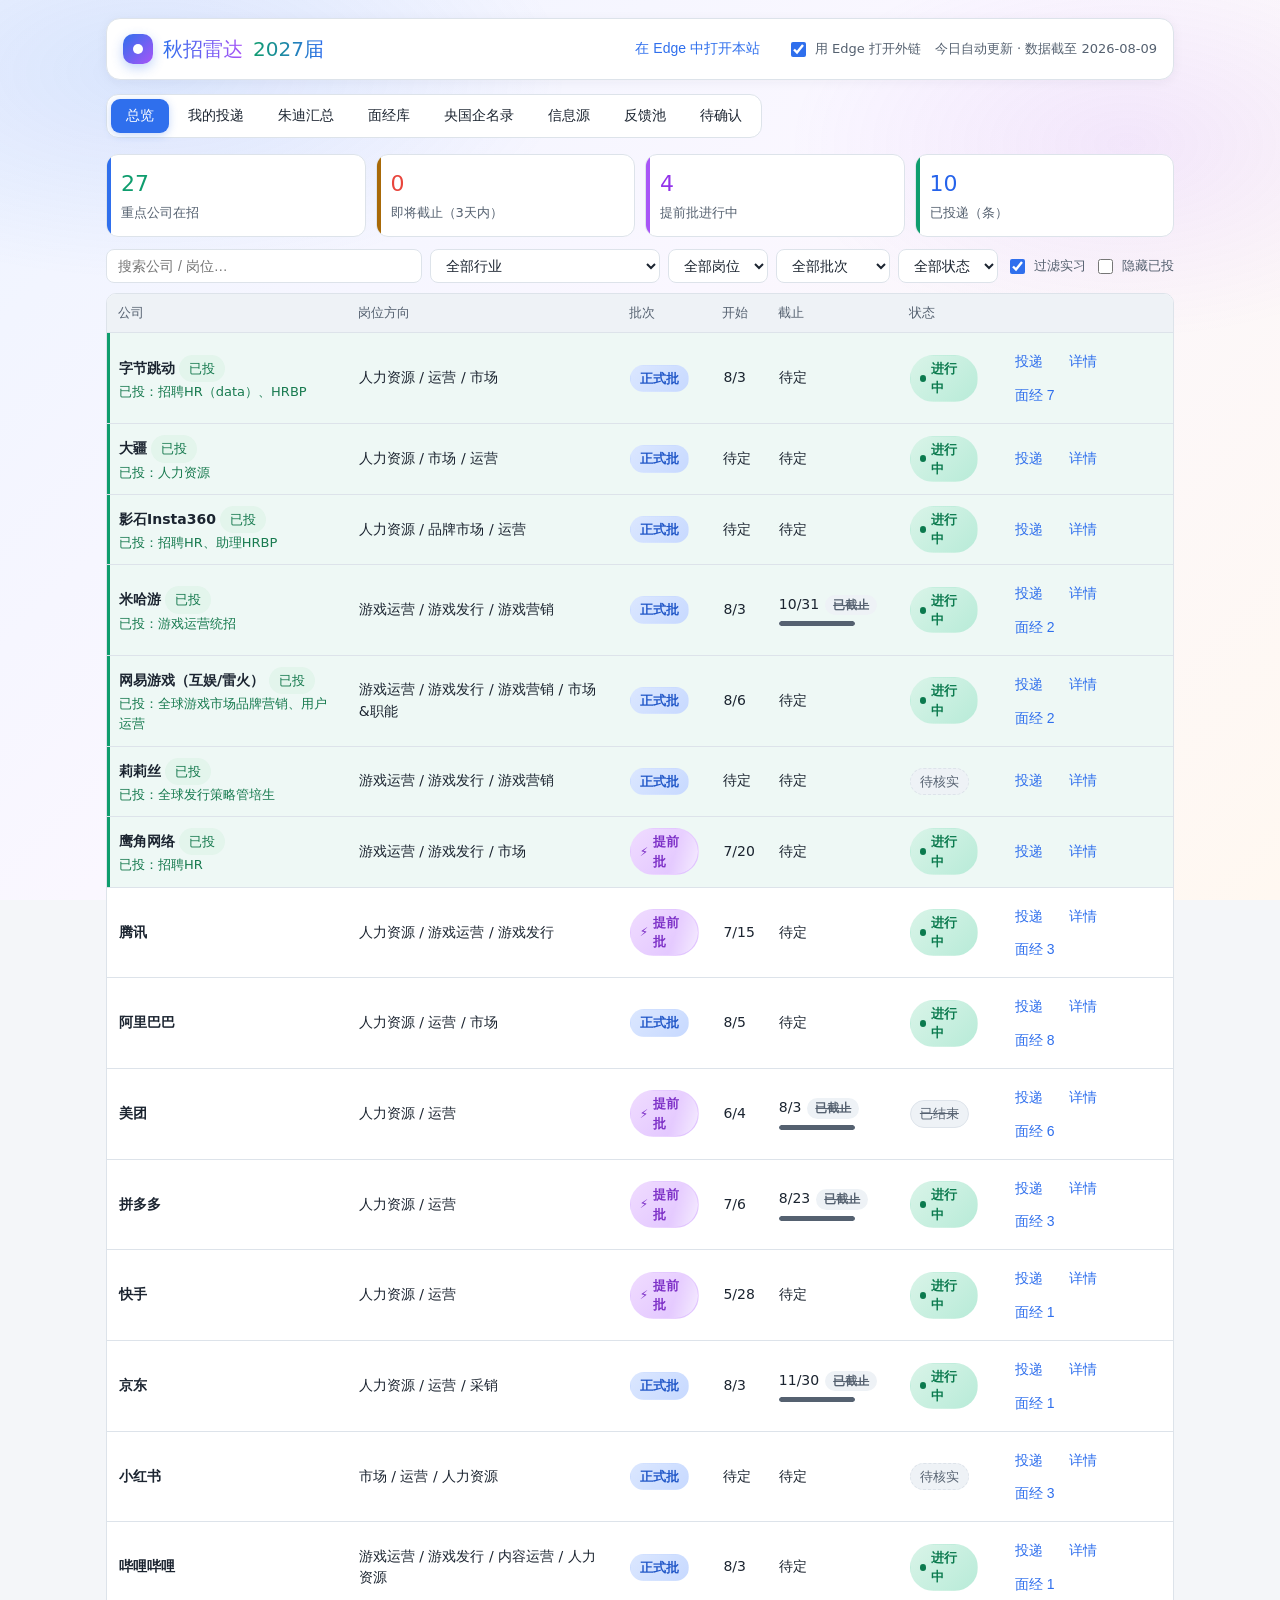
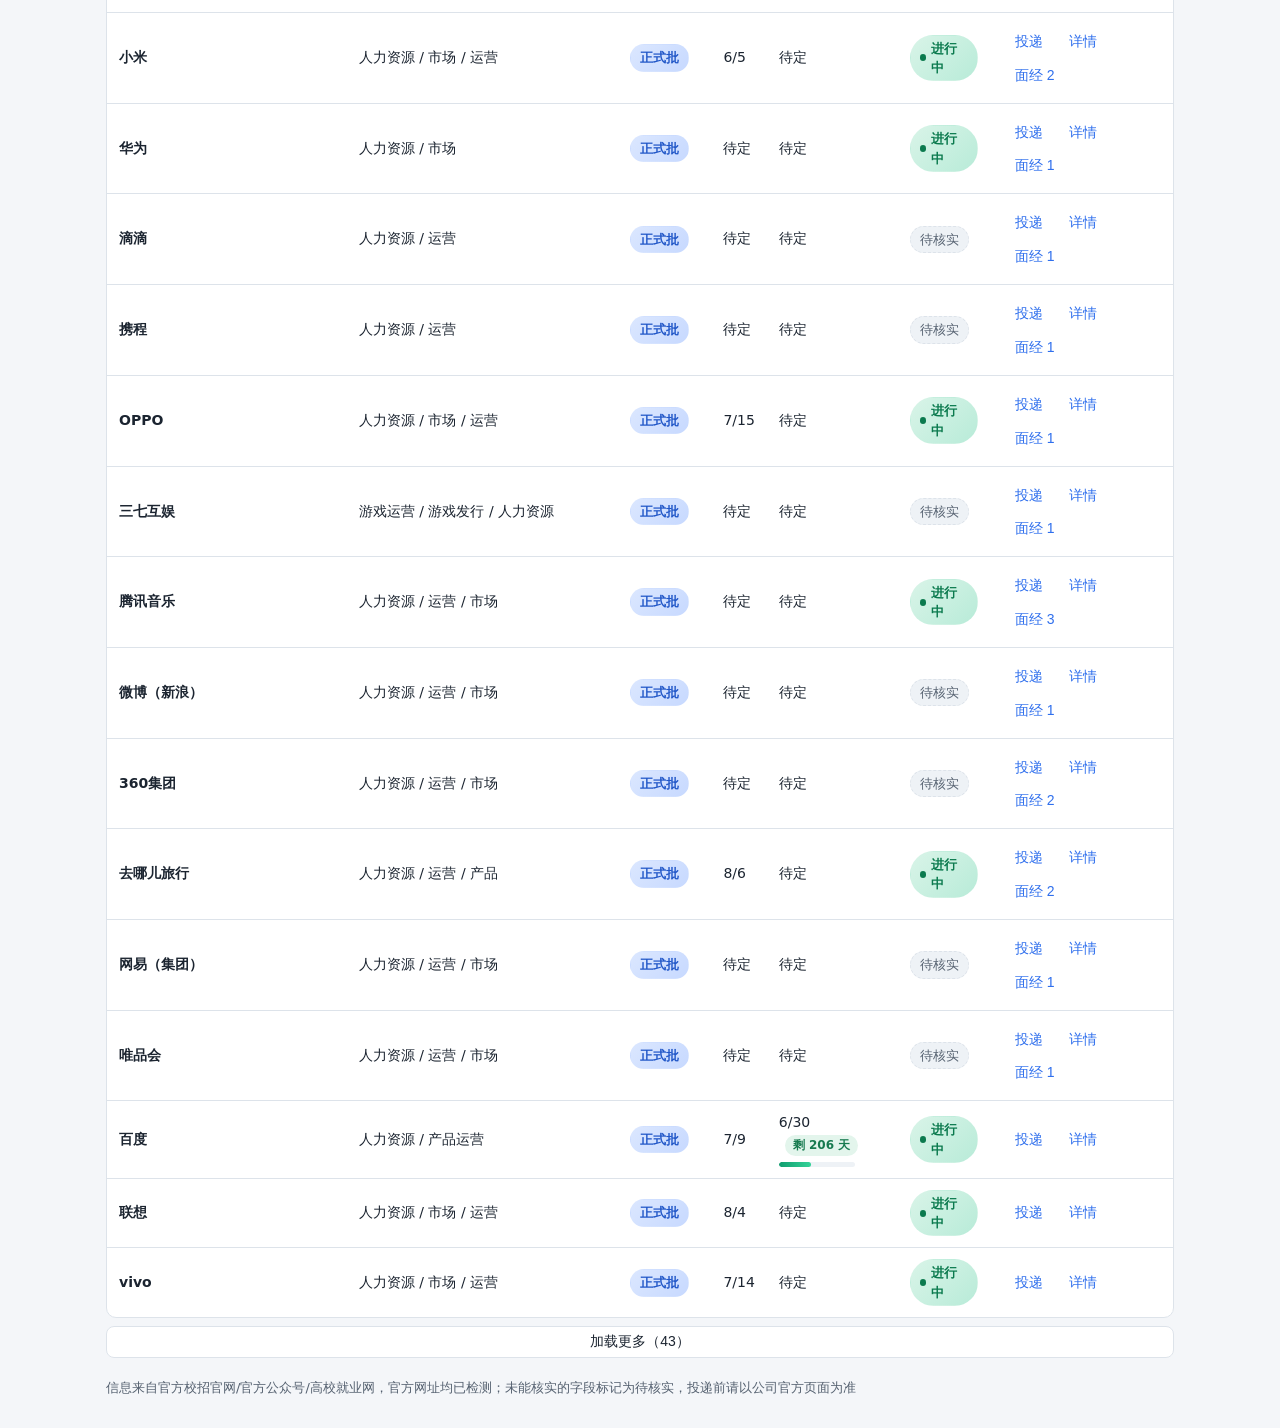
==== index.html @ 25770d0b "feat: revamp overview UI with status badges, countdown chips, progress bars, and alert banner" ====
<!doctype html>
<html lang="zh-CN">
<head>
  <meta charset="utf-8">
  <meta name="viewport" content="width=device-width, initial-scale=1">
  <title>秋招雷达 · 2027届</title>
  <link rel="stylesheet" href="css/style.css">
</head>
<body>
  <div class="wrap">
    <header class="top">
      <div class="brand">
        <span class="logo" aria-hidden="true"></span>
        <span class="brand-text">秋招雷达</span>
        <span class="brand-year">2027届</span>
      </div>
      <div class="head-right">
        <button class="btn btn-ghost" type="button" id="open-in-edge">在 Edge 中打开本站</button>
        <label class="check"><input type="checkbox" id="edge-open" checked> 用 Edge 打开外链</label>
        <div class="date muted text-small">今日自动更新 · 数据截至 <span id="data-date"></span></div>
      </div>
    </header>

    <nav class="tabs" aria-label="页面切换">
      <button class="tab" type="button" data-view-btn="overview" aria-selected="true">总览</button>
      <button class="tab" type="button" data-view-btn="applications" aria-selected="false">我的投递</button>
      <button class="tab" type="button" data-view-btn="zhudi" aria-selected="false">朱迪汇总</button>
      <button class="tab" type="button" data-view-btn="interviews" aria-selected="false">面经库</button>
      <button class="tab" type="button" data-view-btn="guoqi" aria-selected="false">央国企名录</button>
      <button class="tab" type="button" data-view-btn="sources" aria-selected="false">信息源</button>
      <button class="tab" type="button" data-view-btn="feedback" aria-selected="false">反馈池</button>
      <button class="tab" type="button" data-view-btn="review" aria-selected="false">待确认</button>
    </nav>

    <section class="view active" data-view="overview">
      <div id="overview-alert" class="alert-banner" hidden></div>
      <div class="stats">
        <div class="stat" role="button" tabindex="0" data-quick="active" aria-pressed="false"><b id="stat-active">0</b><span>重点公司在招</span></div>
        <div class="stat" role="button" tabindex="0" data-quick="expiring" aria-pressed="false"><b id="stat-expiring">0</b><span>即将截止（3天内）</span></div>
        <div class="stat" role="button" tabindex="0" data-quick="early" aria-pressed="false"><b id="stat-early">0</b><span>提前批进行中</span></div>
        <div class="stat" role="button" tabindex="0" data-quick="applied" aria-pressed="false"><b id="stat-applied">0</b><span>已投递（条）</span></div>
      </div>

      <div class="filters">
        <input class="input" id="search" type="search" placeholder="搜索公司 / 岗位…" aria-label="搜索公司或岗位">
        <select class="select" id="filter-industry" aria-label="按行业筛选"></select>
        <select class="select" id="filter-position" aria-label="按岗位方向筛选"></select>
        <select class="select" id="filter-batch" aria-label="按批次筛选">
          <option value="">全部批次</option>
          <option>提前批</option>
          <option>正式批</option>
          <option>补录</option>
        </select>
        <select class="select" id="filter-status" aria-label="按状态筛选"></select>
        <label class="check"><input type="checkbox" id="overview-no-intern" checked> 过滤实习</label>
        <label class="check"><input type="checkbox" id="overview-hide-applied"> 隐藏已投</label>
      </div>

      <div class="table-wrap">
        <table class="table">
          <caption class="sr-only">秋招重点公司列表</caption>
          <thead>
            <tr>
              <th>公司</th>
              <th>岗位方向</th>
              <th>批次</th>
              <th class="hide-sm">开始</th>
              <th class="hide-sm">截止</th>
              <th>状态</th>
              <th></th>
            </tr>
          </thead>
          <tbody id="company-rows"></tbody>
        </table>
      </div>
      <div id="overview-more" class="overview-more"></div>

      <div id="detail" class="panel" hidden></div>
    </section>

    <section class="view" data-view="applications">
      <div class="text-small muted" style="margin-bottom:10px">数据来源：秋招简历投递.xlsx · 你在表格里更新后告诉我，我会同步到这里</div>
      <div class="app-toolbar">
        <div class="seg" role="group" aria-label="投递视图切换">
          <button class="seg-btn" type="button" data-app-view="kanban" aria-selected="true">看板</button>
          <button class="seg-btn" type="button" data-app-view="table" aria-selected="false">表格</button>
        </div>
        <div class="text-small muted" id="app-summary"></div>
      </div>
      <div class="kanban" id="application-cols"></div>
      <div id="application-table" class="table-wrap" hidden>
        <table class="table">
          <caption class="sr-only">投递记录表格</caption>
          <thead>
            <tr>
              <th>公司</th>
              <th>岗位</th>
              <th>面经</th>
              <th class="hide-sm">投递时间</th>
              <th>阶段</th>
              <th class="hide-sm">更新时间</th>
            </tr>
          </thead>
          <tbody id="application-table-rows"></tbody>
        </table>
      </div>
    </section>

    <section class="view" data-view="zhudi">
      <div class="text-small muted" style="margin-bottom:10px">朱迪学姐汇总表（第三方整理 · 线索层）· 数据截至 <span id="zhudi-date"></span> · 投递前请以官方公告为准</div>
      <div class="app-toolbar">
        <div class="seg" role="group" aria-label="朱迪表视图">
          <button class="seg-btn" type="button" data-zhudi-view="rows" aria-selected="true">岗位汇总</button>
          <button class="seg-btn" type="button" data-zhudi-view="codes" aria-selected="false">内推码</button>
        </div>
        <div class="text-small muted" id="zhudi-summary"></div>
      </div>
      <div class="filters">
        <input class="input" id="zhudi-search" type="search" placeholder="搜索公司 / 岗位 / 内推码公司…" aria-label="搜索朱迪汇总表">
        <select class="select" id="zhudi-industry" aria-label="按行业筛选"></select>
        <select class="select" id="zhudi-batch" aria-label="按批次筛选"></select>
        <label class="check"><input type="checkbox" id="zhudi-no-intern" checked> 过滤实习</label>
      </div>
      <div id="zhudi-list"></div>
      <div id="zhudi-codes" hidden></div>
    </section>

    <section class="view" data-view="interviews">
      <div class="text-small muted" style="margin-bottom:10px">面经与咨询：只存链接+摘要；小红书/知乎需登录时可在 App 内搜索标题 · 通用问题为初版，朱迪表导出后可替换</div>
      <div class="app-toolbar">
        <div class="seg" role="group" aria-label="面经视图">
          <button class="seg-btn" type="button" data-interview-view="items" aria-selected="true">企业面经</button>
          <button class="seg-btn" type="button" data-interview-view="general" aria-selected="false">通用问题</button>
          <button class="seg-btn" type="button" data-interview-view="ai" aria-selected="false">AI 建议</button>
        </div>
        <div class="text-small muted" id="interview-summary"></div>
      </div>
      <div class="filters">
        <input class="input" id="interview-search" type="search" placeholder="搜索公司 / 标题 / 平台…" aria-label="搜索面经库">
        <select class="select" id="interview-platform" aria-label="按平台筛选"></select>
        <select class="select" id="interview-category" aria-label="按类型筛选"></select>
      </div>
      <div id="interview-list"></div>
      <div id="interview-general" hidden></div>
    </section>

    <section class="view" data-view="guoqi">
      <div class="text-small muted" style="margin-bottom:10px">央国企&事业单位名录（朱迪表导出）· 点击进入官网/招聘页</div>
      <div class="filters">
        <input class="input" id="guoqi-search" type="search" placeholder="搜索单位名称…" aria-label="搜索央国企名录">
      </div>
      <div id="guoqi-list"></div>
    </section>

    <section class="view" data-view="sources">
      <div class="text-small muted" style="margin-bottom:10px">线索/经验层：帮你发现机会和准备面试，不代表官方数据；是否开秋招、截止时间一律以官方页面为准</div>
      <div id="sources-list"></div>
    </section>

    <section class="view" data-view="feedback">
      <div class="text-small muted" style="margin-bottom:10px">只存链接和摘要，不搬原文；小红书/知乎链接可能需要登录，打不开时可在 App 内搜索标题</div>
      <ul class="feedback-list" id="feedback-list"></ul>
    </section>

    <section class="view" data-view="review">
      <div id="review-list"></div>
    </section>

    <footer class="foot muted text-small">
      <span id="source-note"></span>
    </footer>
  </div>

  <div id="iv-modal" class="modal" hidden>
    <div class="modal-backdrop" data-iv-close></div>
    <div class="modal-card" role="dialog" aria-modal="true" aria-labelledby="iv-modal-title">
      <div class="modal-head">
        <b id="iv-modal-title"></b>
        <button class="btn btn-ghost" type="button" id="iv-modal-close">关闭</button>
      </div>
      <div id="iv-modal-list" class="modal-body"></div>
    </div>
  </div>

  <div id="toast" class="toast" role="status" hidden></div>

  <script src="data/companies.js"></script>
  <script src="data/applications.js"></script>
  <script src="data/sources.js"></script>
  <script src="data/zhudi.js"></script>
  <script src="data/interviews.js"></script>
  <script src="data/guoqi.js"></script>
  <script src="data/ai_tips.js"></script>
  <script src="js/app.js"></script>
</body>
</html>
---- css/style.css ----
:root {
  color-scheme: light dark;
  --bg: #f4f6f9;
  --surface: #ffffff;
  --surface2: #eef2f6;
  --border: #dde3ea;
  --text: #1b2430;
  --muted: #556170;
  --primary: #2f6fed;
  --ok: #177a4f;
  --warn: #a86908;
  --danger: #bf3a3a;
  --red: #e8453c;
  --blue: #2563eb;
  --green: #0f9d6e;
}

@media (prefers-color-scheme: dark) {
  :root {
    --bg: #0f1216;
    --surface: #181c23;
    --surface2: #222833;
    --border: #2d3540;
    --text: #e7ebf1;
    --muted: #aeb7c4;
    --primary: #6fa1ff;
    --ok: #55c793;
    --warn: #e8b04c;
    --danger: #f07b7b;
    --red: #ff8b84;
    --blue: #7aa5ff;
    --green: #5fd3a8;
  }
}

* { box-sizing: border-box; }
[hidden] { display: none !important; }

body {
  margin: 0;
  background: var(--bg);
  color: var(--text);
  font-family: system-ui, "PingFang SC", "Microsoft YaHei", sans-serif;
  font-size: 15px;
  line-height: 1.55;
}

body::before {
  content: "";
  position: fixed;
  inset: 0;
  z-index: -2;
  background: linear-gradient(135deg, #eef4ff 0%, #faf7ff 45%, #fff8f1 100%);
}

body::after {
  content: "";
  position: fixed;
  inset: 0;
  z-index: -1;
  pointer-events: none;
  background:
    radial-gradient(640px 320px at 12% 8%, rgba(47, 111, 237, 0.12), transparent 65%),
    radial-gradient(520px 300px at 88% 16%, rgba(168, 85, 247, 0.10), transparent 65%),
    radial-gradient(760px 380px at 50% 105%, rgba(20, 184, 166, 0.09), transparent 65%);
}

.wrap { max-width: 1100px; margin: 0 auto; padding: 18px 16px 30px; }

.top {
  display: flex;
  flex-wrap: wrap;
  gap: 10px 14px;
  align-items: center;
  justify-content: space-between;
  padding: 14px 16px;
  background: var(--surface);
  border: 1px solid var(--border);
  border-radius: 14px;
  box-shadow: 0 2px 12px rgba(31, 45, 61, 0.05);
}
.head-right { display: flex; flex-wrap: wrap; gap: 10px 14px; align-items: center; }
.brand {
  display: flex;
  align-items: center;
  gap: 10px;
  font-size: 20px;
  font-weight: 500;
}
.logo {
  width: 30px;
  height: 30px;
  border-radius: 10px;
  background: linear-gradient(135deg, #2f6fed, #a855f7);
  box-shadow: 0 4px 12px rgba(47, 111, 237, 0.30);
  display: inline-flex;
  align-items: center;
  justify-content: center;
}
.logo::after {
  content: "";
  width: 10px;
  height: 10px;
  border-radius: 50%;
  background: #fff;
}
.brand-text {
  background: linear-gradient(90deg, #2f6fed, #a855f7);
  -webkit-background-clip: text;
  background-clip: text;
  color: transparent;
}
.brand-year {
  background: linear-gradient(90deg, #0f9d6e, #2f6fed);
  -webkit-background-clip: text;
  background-clip: text;
  color: transparent;
}

.tabs {
  display: inline-flex;
  flex-wrap: wrap;
  gap: 4px;
  margin: 14px 0 16px;
  padding: 4px;
  background: var(--surface);
  border: 1px solid var(--border);
  border-radius: 12px;
}
.tab {
  border: none;
  background: transparent;
  color: var(--text);
  border-radius: 9px;
  padding: 8px 15px;
  font-size: 14px;
  cursor: pointer;
  transition: background 0.15s ease, color 0.15s ease, box-shadow 0.15s ease;
}
.tab[aria-selected="true"] { background: var(--primary); color: #fff; box-shadow: 0 2px 8px rgba(47, 111, 237, 0.28); }

.view { display: none; }
.view.active { display: block; }
.view.active { animation: qm-fade-up 0.28s ease both; }
#detail:not([hidden]) { animation: qm-fade-up 0.25s ease both; }

@keyframes qm-fade-up {
  from { opacity: 0; transform: translateY(6px); }
  to { opacity: 1; transform: none; }
}

.stats { display: grid; grid-template-columns: repeat(auto-fit, minmax(140px, 1fr)); gap: 10px; margin-bottom: 12px; }
.stat { position: relative; overflow: hidden; background: var(--surface); border: 1px solid var(--border); border-radius: 12px; padding: 12px 14px; cursor: pointer; user-select: none; }
.stat::before { content: ""; position: absolute; top: 0; left: 0; bottom: 0; width: 4px; background: var(--primary); }
.stat:nth-child(2)::before { background: var(--warn); }
.stat:nth-child(3)::before { background: #a855f7; }
.stat:nth-child(4)::before { background: var(--green); }
.stat b { display: block; font-size: 22px; font-weight: 500; }
.stat span { color: var(--muted); font-size: 13px; }
.stat.active { border-color: var(--primary); box-shadow: 0 0 0 2px color-mix(in srgb, var(--primary) 25%, transparent); }
.stat.active span::after { content: " · 点击取消"; color: var(--primary); font-weight: 600; }
.stats .stat:nth-child(1) b { color: var(--green); }
.stats .stat:nth-child(2) b { color: var(--red); animation: qm-soft-pulse 2s ease-in-out infinite; }
.stats .stat:nth-child(3) b { color: #9333ea; }
.stats .stat:nth-child(4) b { color: var(--blue); }

.filters { display: flex; flex-wrap: wrap; gap: 8px; margin-bottom: 10px; }
.input, .select {
  background: var(--surface);
  border: 1px solid var(--border);
  color: var(--text);
  border-radius: 8px;
  padding: 7px 11px;
  font-size: 14px;
}
.input { flex: 1 1 180px; }
.select { flex: 0 1 auto; }
.check { display: inline-flex; gap: 6px; align-items: center; font-size: 13px; color: var(--muted); cursor: pointer; }
.check input { accent-color: var(--primary); width: 15px; height: 15px; }

.app-toolbar { display: flex; flex-wrap: wrap; gap: 8px 12px; align-items: center; justify-content: space-between; margin-bottom: 10px; }
.seg { display: inline-flex; gap: 4px; padding: 3px; background: var(--surface2); border: 1px solid var(--border); border-radius: 10px; }
.seg-btn { border: none; background: transparent; color: var(--muted); border-radius: 7px; padding: 5px 12px; font-size: 13px; cursor: pointer; }
.seg-btn[aria-selected="true"] { background: var(--surface); color: var(--text); box-shadow: 0 1px 4px rgba(0, 0, 0, 0.08); }

.table-wrap { overflow-x: auto; border: 1px solid var(--border); border-radius: 10px; background: var(--surface); }
.table { width: 100%; border-collapse: collapse; min-width: 680px; }
.table th {
  text-align: left;
  font-size: 13px;
  color: var(--muted);
  font-weight: 500;
  padding: 9px 11px;
  border-bottom: 1px solid var(--border);
  background: var(--surface2);
}
.table td { padding: 11px 12px; border-bottom: 1px solid var(--border); font-size: 14px; vertical-align: middle; }
.table tr:last-child td { border-bottom: none; }
.table tbody tr { transition: background 0.15s ease; }
.table tbody tr:hover { background: var(--surface2); }
.empty-cell { text-align: center; color: var(--muted); padding: 22px 10px; }

.badge {
  display: inline-flex;
  align-items: center;
  gap: 5px;
  position: relative;
  border-radius: 999px;
  padding: 3px 9px;
  font-size: 12.5px;
  background: var(--surface2);
  color: var(--text);
  border: 1px solid var(--border);
}
.badge-ok { background: #e3f5ec; color: var(--ok); border-color: transparent; }
.badge-warn { background: #fbf0dc; color: var(--warn); border-color: transparent; }
.badge-primary { background: #e7f0ff; color: var(--primary); border-color: transparent; }
.badge-muted { color: var(--muted); }
.badge-red { background: #fdecea; color: var(--red); border-color: transparent; }
.badge-blue { background: #e8efff; color: var(--blue); border-color: transparent; }
.badge-green { background: #e2f7f0; color: var(--green); border-color: transparent; }
.badge-purple { background: #f3e8ff; color: #9333ea; border-color: transparent; }

.badge-live {
  background: linear-gradient(135deg, #d9f4e8, #b8ebd8);
  color: #0b7a4e;
  border-color: transparent;
  font-weight: 600;
}
.badge-urgent {
  background: linear-gradient(135deg, #ffe0dc, #ffc9c3);
  color: #c42b21;
  border-color: transparent;
  font-weight: 700;
  animation: qm-urgent 1.8s ease-in-out infinite;
}
.badge-soon {
  background: linear-gradient(135deg, #dbe7ff, #c7d9ff);
  color: #2157c8;
  border-color: transparent;
  font-weight: 600;
  overflow: hidden;
}
.badge-early {
  background: linear-gradient(135deg, #f0dcff, #dfc1ff);
  color: #7c2fc7;
  border-color: transparent;
  font-weight: 700;
  overflow: hidden;
}
.badge-official {
  background: linear-gradient(135deg, #dbe7ff, #c7d9ff);
  color: #2157c8;
  border-color: transparent;
  font-weight: 600;
}
.badge-supply {
  background: linear-gradient(135deg, #d4f2ea, #b9e9dc);
  color: #0b7a4e;
  border-color: transparent;
  font-weight: 600;
}
.badge-wait { background: var(--surface2); color: var(--muted); }
.badge-done { background: var(--surface2); color: var(--muted); text-decoration: line-through; }
.badge-dashed { border-style: dashed; }
.badge-live::before {
  content: "";
  width: 7px;
  height: 7px;
  border-radius: 50%;
  background: currentColor;
  animation: qm-dot 1.7s ease-in-out infinite;
}
.badge-urgent::before {
  content: "!";
  width: 14px;
  height: 14px;
  border-radius: 50%;
  background: rgba(255, 255, 255, 0.6);
  display: inline-flex;
  align-items: center;
  justify-content: center;
  font-size: 11px;
  line-height: 1;
}
.badge-soon::before { content: "★"; font-size: 12px; }
.badge-early::before { content: "⚡"; font-size: 12px; }
.badge-soon::after, .badge-early::after {
  content: "";
  position: absolute;
  inset: 0;
  border-radius: 999px;
  background: linear-gradient(110deg, transparent 35%, rgba(255, 255, 255, 0.55) 50%, transparent 65%);
  background-size: 200% 100%;
  animation: qm-shimmer 2.8s linear infinite;
  pointer-events: none;
}

.badge-warn { animation: qm-soft-pulse 2.4s ease-in-out infinite; }

@keyframes qm-soft-pulse {
  0%, 100% { opacity: 1; }
  50% { opacity: 0.7; }
}

@keyframes qm-dot {
  0%, 100% { opacity: 1; transform: scale(1); }
  50% { opacity: 0.4; transform: scale(0.72); }
}

@keyframes qm-urgent {
  0%, 100% { box-shadow: 0 0 0 0 rgba(228, 69, 60, 0.35); }
  50% { box-shadow: 0 0 0 5px rgba(228, 69, 60, 0); }
}

@keyframes qm-shimmer {
  0% { background-position: 180% 0; }
  100% { background-position: -80% 0; }
}

@keyframes qm-row-in {
  from { opacity: 0; transform: translateY(4px); }
  to { opacity: 1; transform: none; }
}

.table tbody tr { animation: qm-row-in 0.22s ease both; }
.table tbody tr:nth-child(1) { animation-delay: 0.02s; }
.table tbody tr:nth-child(2) { animation-delay: 0.04s; }
.table tbody tr:nth-child(3) { animation-delay: 0.06s; }
.table tbody tr:nth-child(4) { animation-delay: 0.08s; }
.table tbody tr:nth-child(5) { animation-delay: 0.10s; }
.table tbody tr:nth-child(6) { animation-delay: 0.12s; }
.table tbody tr:nth-child(7) { animation-delay: 0.14s; }
.table tbody tr:nth-child(8) { animation-delay: 0.16s; }

tr.row-applied td { background: rgba(15, 157, 110, 0.07); }
tr.row-applied:hover td { background: rgba(15, 157, 110, 0.13); }
tr.row-applied td:first-child { box-shadow: inset 3px 0 0 var(--green); }
tr.row-clue td { background: rgba(168, 85, 247, 0.045); }

.chip {
  display: inline-block;
  margin-left: 6px;
  border-radius: 999px;
  padding: 1px 8px;
  font-size: 12px;
  font-weight: 600;
}
.chip-ok { background: #e3f5ec; color: var(--ok); }
.chip-soon { background: #fbf0dc; color: var(--warn); }
.chip-urgent { background: #fdecea; color: var(--red); animation: qm-soft-pulse 1.6s ease-in-out infinite; }
.chip-hot { background: #e7f0ff; color: var(--primary); }
.chip-done { background: var(--surface2); color: var(--muted); text-decoration: line-through; }

.deadline-bar {
  display: block;
  width: 76px;
  height: 5px;
  margin-top: 6px;
  border-radius: 999px;
  background: var(--surface2);
  overflow: hidden;
}
.deadline-bar i { display: block; height: 100%; border-radius: 999px; }
.bar-ok { background: linear-gradient(90deg, #0f9d6e, #34d399); }
.bar-soon { background: linear-gradient(90deg, #e0a018, #f4c04c); }
.bar-urgent { background: linear-gradient(90deg, #e8453c, #ff6b61); animation: qm-soft-pulse 1.4s ease-in-out infinite; }
.bar-done { background: var(--muted); }

.alert-banner {
  display: flex;
  flex-wrap: wrap;
  align-items: center;
  gap: 6px 10px;
  margin-bottom: 12px;
  padding: 10px 14px;
  border-radius: 12px;
  background: linear-gradient(90deg, rgba(47, 111, 237, 0.10), rgba(168, 85, 247, 0.10));
  border: 1px solid color-mix(in srgb, var(--primary) 35%, transparent);
}
.alert-ico { font-size: 16px; }
.alert-title { font-weight: 700; font-size: 14px; }
.alert-item {
  font-size: 13px;
  background: var(--surface);
  border: 1px solid var(--border);
  border-radius: 999px;
  padding: 3px 10px;
}
.alert-item b { color: var(--primary); }

@media (prefers-color-scheme: dark) {
  .badge-ok { background: #173227; }
  .badge-warn { background: #33270f; }
  .badge-primary { background: #20304f; }
  .badge-red { background: #3d1b18; }
  .badge-blue { background: #1c2b47; }
  .badge-green { background: #16332a; }
  .badge-purple { background: #2c1a3f; color: #c084fc; }
  .round-badge { background: #20304f; color: #6fa1ff; }
  .badge-live { background: linear-gradient(135deg, #123c2c, #0e2f23); color: #5fd3a8; }
  .badge-urgent { background: linear-gradient(135deg, #4a201c, #3a1815); color: #ff8b84; }
  .badge-soon, .badge-official { background: linear-gradient(135deg, #1c2c4f, #17243f); color: #7aa5ff; }
  .badge-early { background: linear-gradient(135deg, #341f4c, #291840); color: #c084fc; }
  .badge-supply { background: linear-gradient(135deg, #123c2c, #0e2f23); color: #5fd3a8; }
  .badge-wait, .badge-done { background: #222833; color: #aeb7c4; }
  .chip-ok { background: #173227; color: #55c793; }
  .chip-soon { background: #33270f; color: #e8b04c; }
  .chip-urgent { background: #3d1b18; color: #ff8b84; }
  .chip-hot { background: #20304f; color: #6fa1ff; }
  .chip-done { background: #222833; color: #8b95a3; }
  .bar-done { background: #454f5c; }
  body::before { background: linear-gradient(135deg, #0d1117 0%, #10151f 45%, #161019 100%); }
  body::after {
    background:
      radial-gradient(640px 320px at 12% 8%, rgba(76, 130, 255, 0.14), transparent 65%),
      radial-gradient(520px 300px at 88% 16%, rgba(168, 85, 247, 0.12), transparent 65%),
      radial-gradient(760px 380px at 50% 105%, rgba(20, 184, 166, 0.10), transparent 65%);
  }
  .logo { background: linear-gradient(135deg, #6fa1ff, #c084fc); box-shadow: 0 4px 12px rgba(111, 161, 255, 0.30); }
  .brand-text { background: linear-gradient(90deg, #6fa1ff, #c084fc); -webkit-background-clip: text; background-clip: text; color: transparent; }
  .brand-year { background: linear-gradient(90deg, #55c793, #6fa1ff); -webkit-background-clip: text; background-clip: text; color: transparent; }
}

.btn {
  border: 1px solid var(--border);
  background: var(--surface);
  color: var(--text);
  border-radius: 8px;
  padding: 6px 12px;
  font-size: 14px;
  cursor: pointer;
  text-decoration: none;
  display: inline-block;
  transition: transform 0.15s ease, box-shadow 0.15s ease, background 0.15s ease;
}
.btn:hover { transform: translateY(-1px); }
.btn-primary:hover { box-shadow: 0 4px 14px rgba(47, 111, 237, 0.28); }
.btn-ghost:hover { background: var(--surface2); }
.btn-primary { background: var(--primary); border-color: var(--primary); color: #fff; }
.btn-ghost { border-color: transparent; background: transparent; color: var(--primary); }

.panel { background: var(--surface); border: 1px solid var(--border); border-radius: 10px; padding: 14px 16px; margin-top: 10px; }
.row { display: flex; flex-wrap: wrap; gap: 6px 12px; align-items: center; }
.actions { margin-top: 10px; }
.detail-meta { margin: 6px 0 10px; }

.stat, .panel, .kanban-col { transition: transform 0.18s ease, box-shadow 0.18s ease; }
.stat:hover, .panel:hover, .kanban-col:hover { transform: translateY(-2px); box-shadow: 0 8px 24px rgba(31, 45, 61, 0.08); }

.kanban { display: flex; gap: 10px; align-items: flex-start; overflow-x: auto; padding: 2px 2px 10px; }
.kanban-col { background: var(--surface); border: 1px solid var(--border); border-radius: 10px; padding: 10px; }
.kanban-col { flex: 0 0 232px; max-height: 480px; overflow-y: auto; }
.kanban-col h4 { margin: 0 0 8px; font-size: 13px; font-weight: 500; }
.kanban-card { background: var(--surface2); border-radius: 8px; padding: 9px 11px; margin-bottom: 8px; font-size: 13px; }
.kanban-title { font-weight: 500; }

.kanban::-webkit-scrollbar, .kanban-col::-webkit-scrollbar, .table-wrap::-webkit-scrollbar { height: 8px; width: 8px; }
.kanban::-webkit-scrollbar-thumb, .kanban-col::-webkit-scrollbar-thumb, .table-wrap::-webkit-scrollbar-thumb { background: var(--border); border-radius: 999px; }

.app-list { list-style: none; margin: 8px 0 0; padding: 0; }
.app-row { display: flex; flex-wrap: wrap; gap: 8px 12px; align-items: center; justify-content: space-between; padding: 8px 0; border-bottom: 1px solid var(--border); }
.app-row:last-child { border-bottom: none; }
.source-link { color: var(--primary); text-decoration: none; }

.clue-row { background: var(--surface); border: 1px solid var(--border); border-radius: 10px; padding: 10px 12px; margin-bottom: 8px; }
.clue-row .actions { margin-top: 6px; }
.btn-block { display: block; width: 100%; text-align: center; margin-top: 8px; }
.applied-note { color: var(--ok); }
.question-list { margin: 0; padding-left: 22px; line-height: 2; }
.clue-content { margin-top: 8px; color: var(--text); font-size: 14px; line-height: 1.8; }
.clue-content p { margin: 0 0 8px; }
.iv-summary { display: flex; flex-wrap: wrap; gap: 6px 10px; align-items: center; cursor: pointer; font-size: 14px; }
.iv-summary b { font-size: 15px; }
.iv-q { font-weight: 500; color: var(--text); margin: 2px 0; }
.iv-label { font-weight: 600; color: var(--text); margin: 6px 0 2px; }
.round-badge {
  display: inline-block;
  border-radius: 999px;
  padding: 3px 11px;
  font-size: 14px;
  font-weight: 500;
  background: #e7f0ff;
  color: var(--primary);
  border: 1px solid transparent;
}
.qa-item { background: var(--surface); border: 1px solid var(--border); border-radius: 10px; padding: 10px 12px; margin-bottom: 8px; }

.modal { position: fixed; inset: 0; z-index: 100; display: flex; align-items: center; justify-content: center; padding: 16px; }
.modal-backdrop { position: absolute; inset: 0; background: rgba(15, 18, 22, 0.45); backdrop-filter: blur(2px); }
.modal-card {
  position: relative;
  width: min(680px, 100%);
  max-height: 82vh;
  display: flex;
  flex-direction: column;
  background: var(--surface);
  border: 1px solid var(--border);
  border-radius: 16px;
  box-shadow: 0 24px 60px rgba(0, 0, 0, 0.20);
  animation: qm-fade-up 0.2s ease both;
}
.modal-head { display: flex; align-items: center; justify-content: space-between; gap: 10px; padding: 14px 16px; border-bottom: 1px solid var(--border); }
.modal-head b { font-size: 16px; }
.modal-body { overflow-y: auto; padding: 14px 16px; }

.overview-more { margin-top: 8px; }
.detail-tr td { padding: 6px 12px; }
.detail-tr .panel { margin-top: 0; }
.toast {
  position: fixed;
  left: 50%;
  bottom: 24px;
  transform: translateX(-50%);
  z-index: 200;
  background: var(--text);
  color: var(--bg);
  border-radius: 10px;
  padding: 10px 16px;
  font-size: 13px;
  box-shadow: 0 8px 24px rgba(0, 0, 0, 0.20);
  animation: qm-fade-up 0.2s ease both;
}
.ai-tip { background: var(--surface); border: 1px solid var(--border); border-radius: 10px; padding: 12px 14px; margin-bottom: 8px; }
.ai-tip-head { display: flex; flex-wrap: wrap; gap: 6px 10px; align-items: center; justify-content: space-between; margin-bottom: 6px; }
.ai-tip-content { white-space: pre-wrap; color: var(--text); font-size: 14px; line-height: 1.8; }

.source-group { margin-bottom: 10px; }
.source-group h4 { margin: 0 0 6px; font-size: 13px; font-weight: 500; }
.source-list { list-style: none; margin: 0; padding: 0; }
.source-item { display: flex; flex-wrap: wrap; gap: 6px 10px; align-items: center; justify-content: space-between; padding: 8px 2px; border-bottom: 1px solid var(--border); }
.source-item:last-child { border-bottom: none; }

.feedback-list { list-style: none; margin: 0; padding: 0; background: var(--surface); border: 1px solid var(--border); border-radius: 10px; }
.feedback-list li { display: flex; flex-wrap: wrap; gap: 6px 10px; align-items: center; justify-content: space-between; padding: 10px 12px; border-bottom: 1px solid var(--border); }
.feedback-list li:last-child { border-bottom: none; }
.feedback-list li { transition: background 0.15s ease; }
.feedback-list li:hover { background: var(--surface2); }
.feedback-title { color: var(--primary); text-decoration: none; font-weight: 500; }
.feedback-title { font-size: 14px; }

.empty-box { background: var(--surface); border: 1px dashed var(--border); border-radius: 10px; padding: 22px 16px; color: var(--muted); text-align: center; }

.foot { margin-top: 20px; }

.muted { color: var(--muted); }
.text-small { font-size: 13px; }
.sr-only { position: absolute; width: 1px; height: 1px; overflow: hidden; clip: rect(0 0 0 0); white-space: nowrap; }
:focus-visible { outline: 2px solid var(--primary); outline-offset: 2px; }

@media (max-width: 640px) {
  .hide-sm { display: none; }
  .wrap { padding: 14px 10px 24px; }
}

@media (prefers-reduced-motion: reduce) {
  .view.active, #detail:not([hidden]) { animation: none; }
  .badge-warn { animation: none; }
  .badge-urgent, .badge-live::before, .badge-soon::after, .badge-early::after, .chip-urgent, .bar-urgent, .stats .stat:nth-child(2) b { animation: none; }
  .table tbody tr { animation: none; }
  .stat, .panel, .kanban-col, .btn { transition: none; }
  .stat:hover, .panel:hover, .kanban-col:hover { transform: none; box-shadow: none; }
}
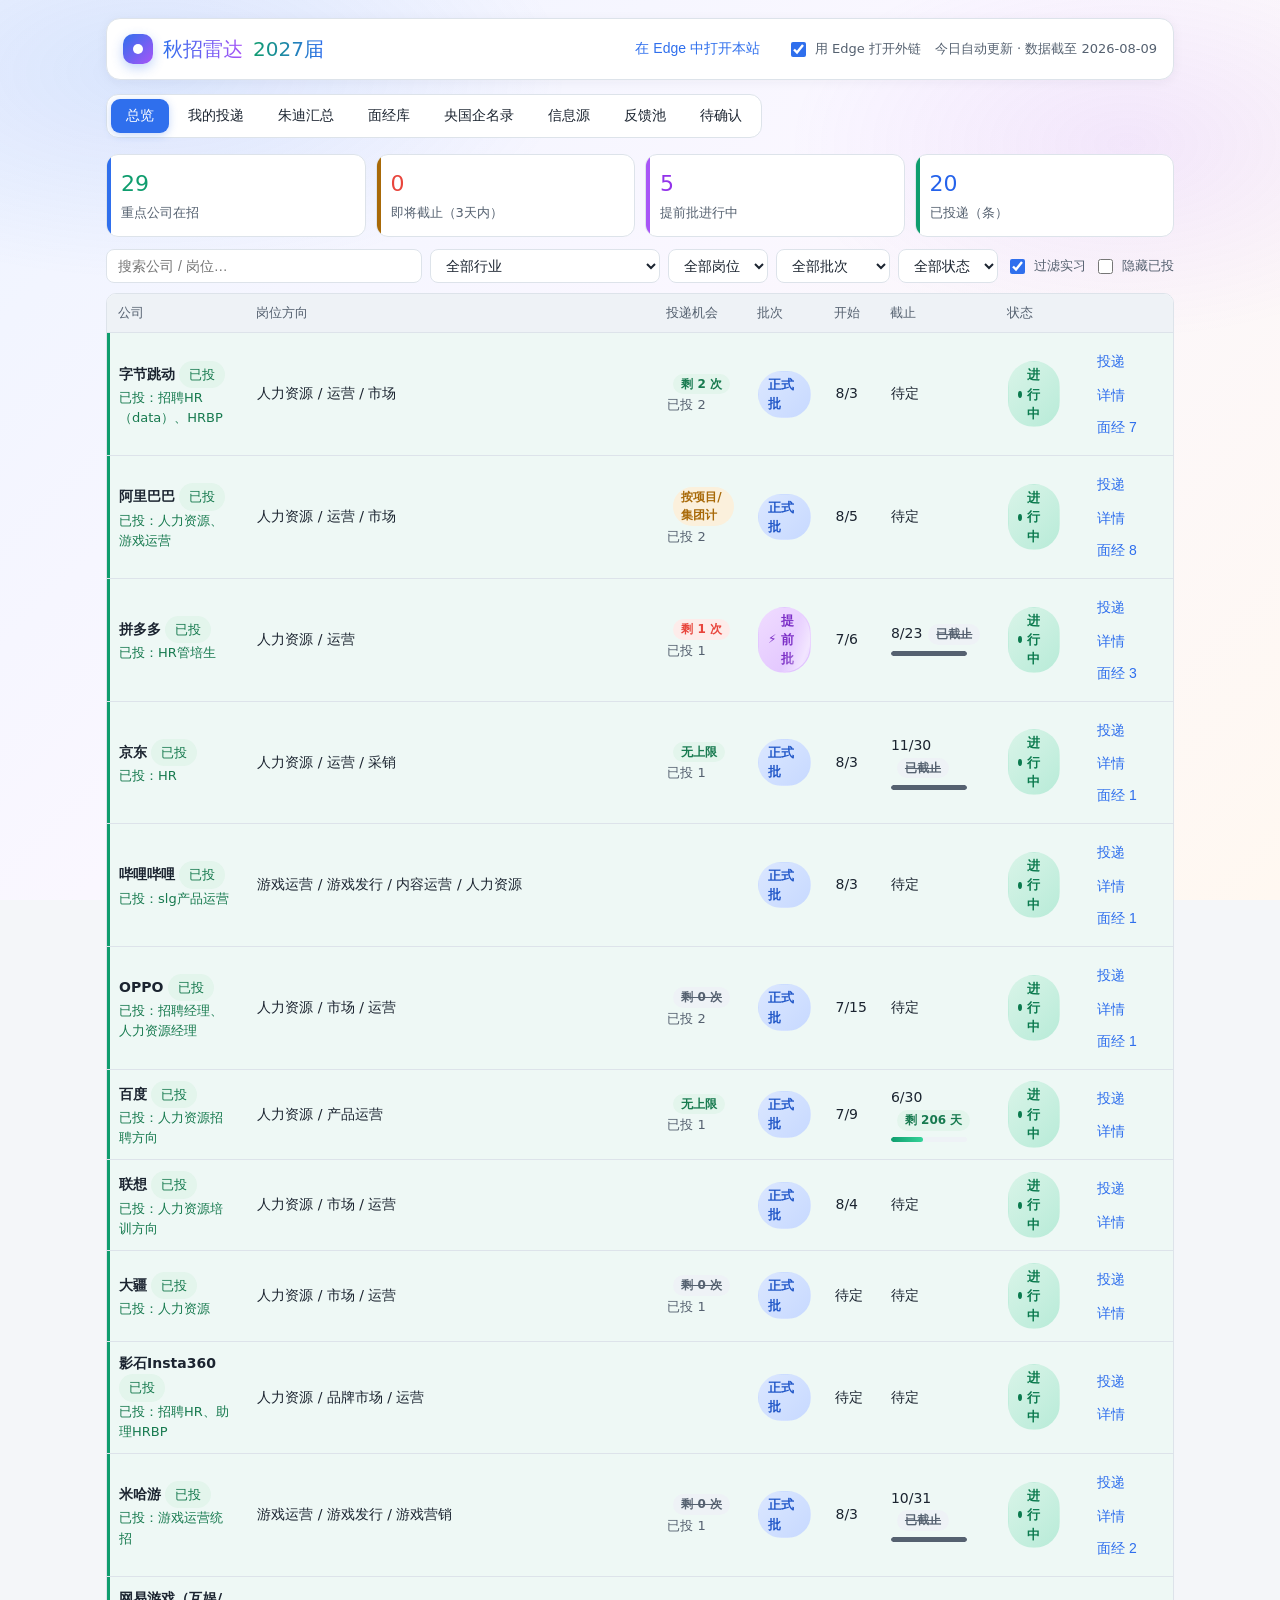
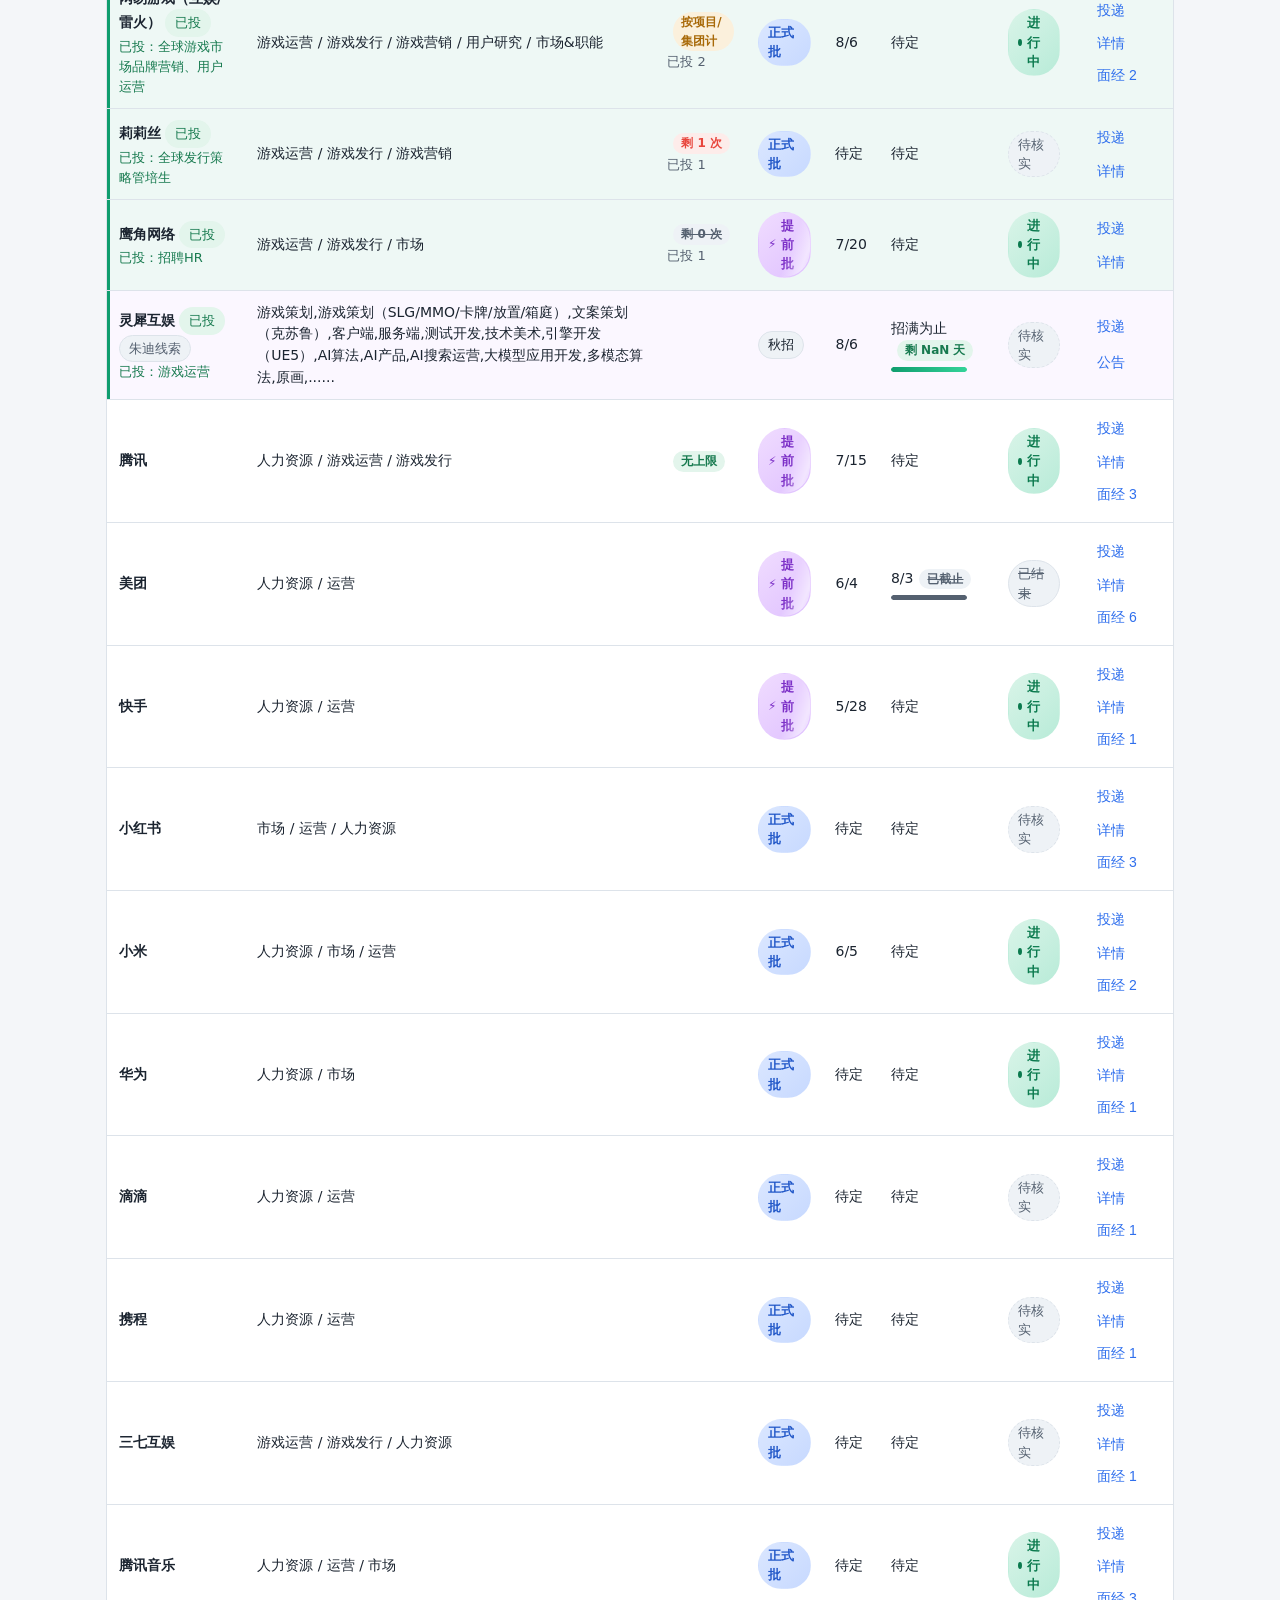
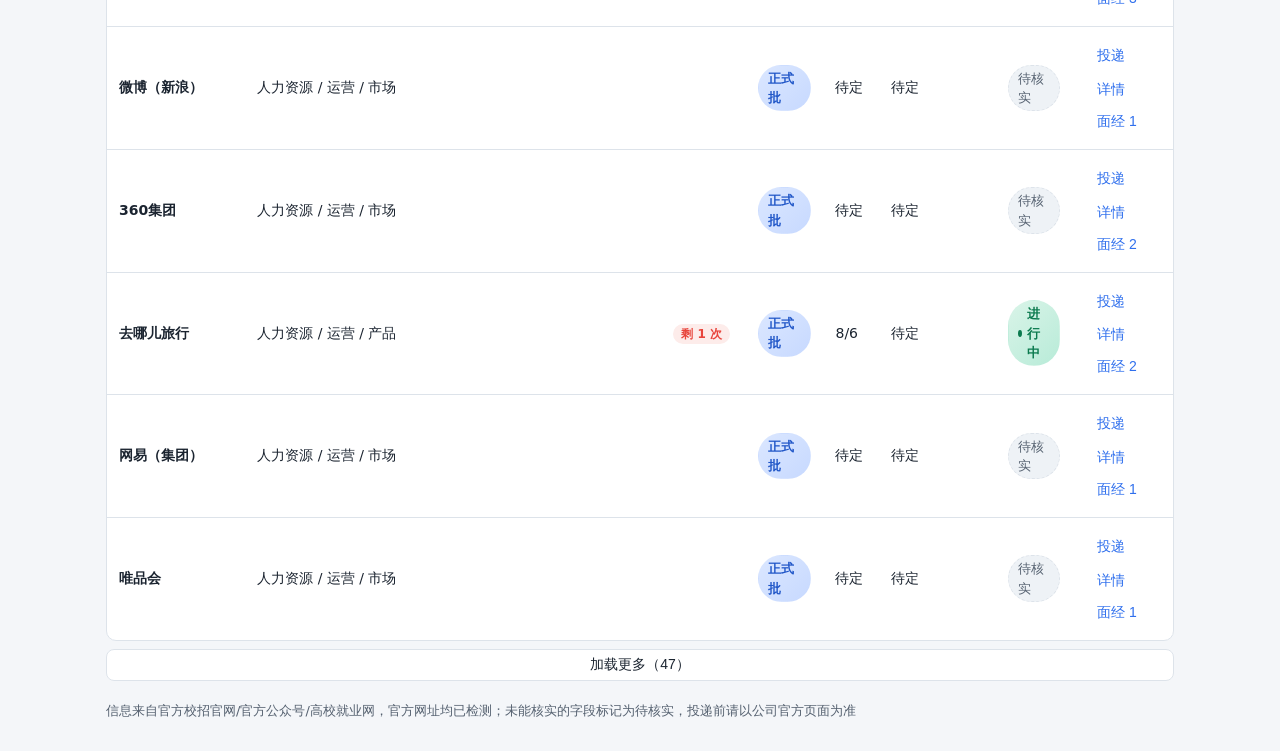
==== commit 3dc8a319: "feat: add official apply-limit rules with remaining chances in overview and detail" ====
--- a/index.html
+++ b/index.html
@@ -63,6 +63,7 @@
             <tr>
               <th>公司</th>
               <th>岗位方向</th>
+              <th class="hide-sm">投递机会</th>
               <th>批次</th>
               <th class="hide-sm">开始</th>
               <th class="hide-sm">截止</th>
@@ -185,6 +186,7 @@
   <div id="toast" class="toast" role="status" hidden></div>
 
   <script src="data/companies.js"></script>
+  <script src="data/apply_rules.js"></script>
   <script src="data/applications.js"></script>
   <script src="data/sources.js"></script>
   <script src="data/zhudi.js"></script>
--- a/css/style.css
+++ b/css/style.css
@@ -347,6 +347,7 @@
   font-weight: 600;
 }
 .chip-ok { background: #e3f5ec; color: var(--ok); }
+.chip-muted { background: var(--surface2); color: var(--muted); }
 .chip-soon { background: #fbf0dc; color: var(--warn); }
 .chip-urgent { background: #fdecea; color: var(--red); animation: qm-soft-pulse 1.6s ease-in-out infinite; }
 .chip-hot { background: #e7f0ff; color: var(--primary); }
@@ -441,6 +442,8 @@
 .btn-ghost { border-color: transparent; background: transparent; color: var(--primary); }
 
 .panel { background: var(--surface); border: 1px solid var(--border); border-radius: 10px; padding: 14px 16px; margin-top: 10px; }
+.detail-rule { background: var(--surface2); border: 1px solid var(--border); border-radius: 10px; padding: 10px 12px; margin: 8px 0; }
+.rule-note { margin-top: 4px; font-size: 14px; line-height: 1.7; }
 .row { display: flex; flex-wrap: wrap; gap: 6px 12px; align-items: center; }
 .actions { margin-top: 10px; }
 .detail-meta { margin: 6px 0 10px; }
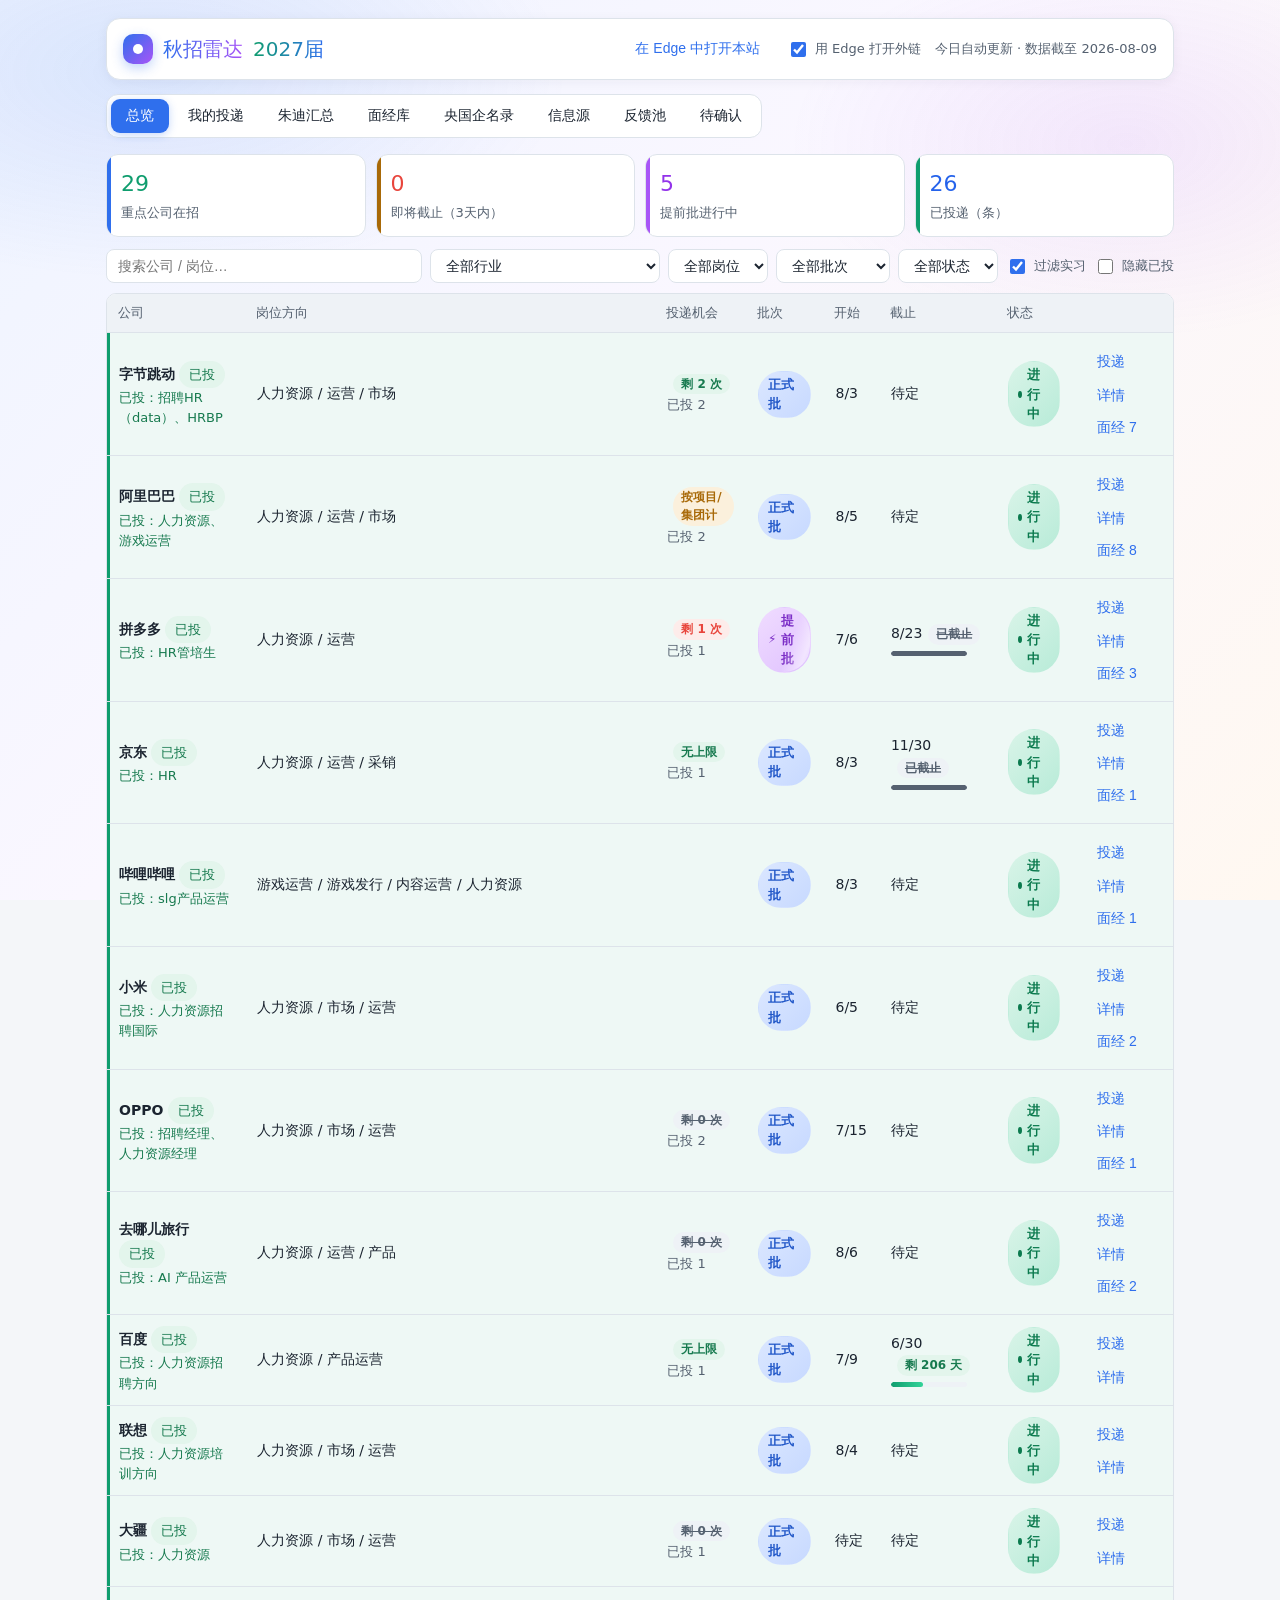
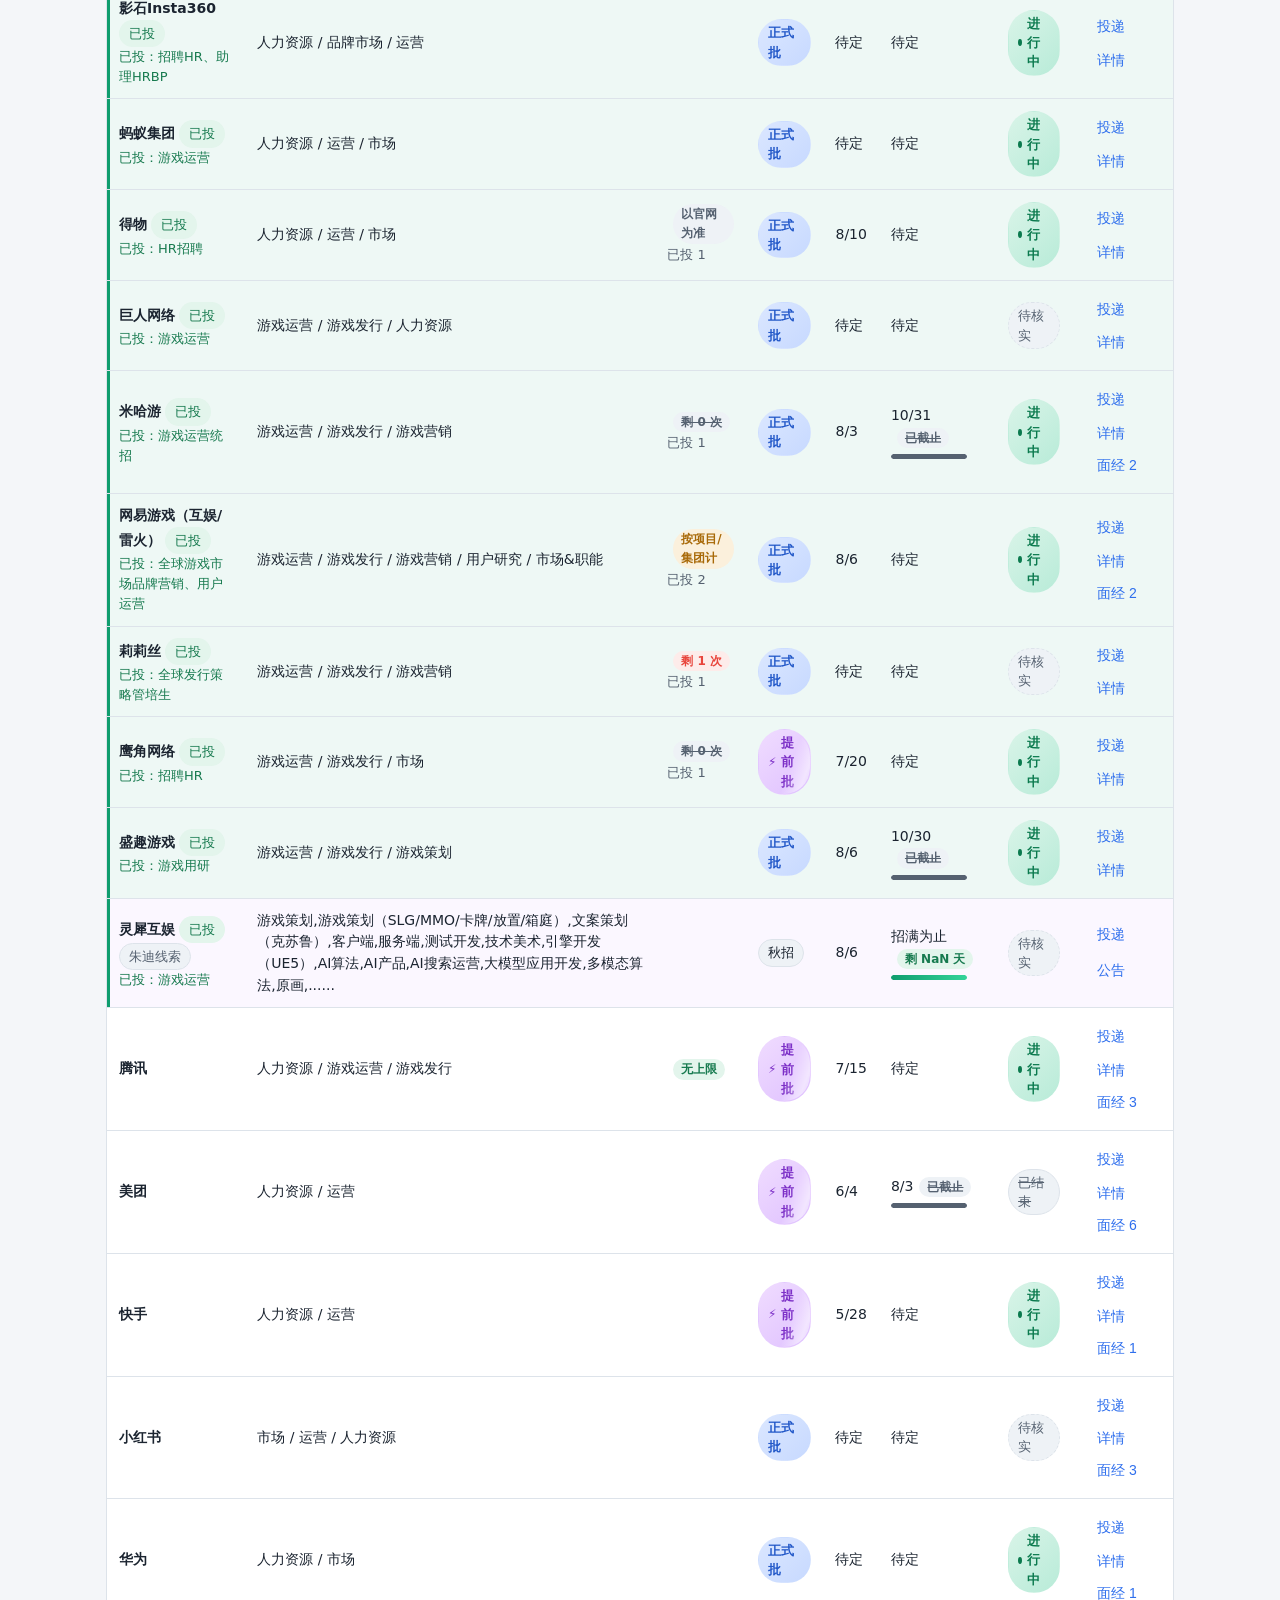
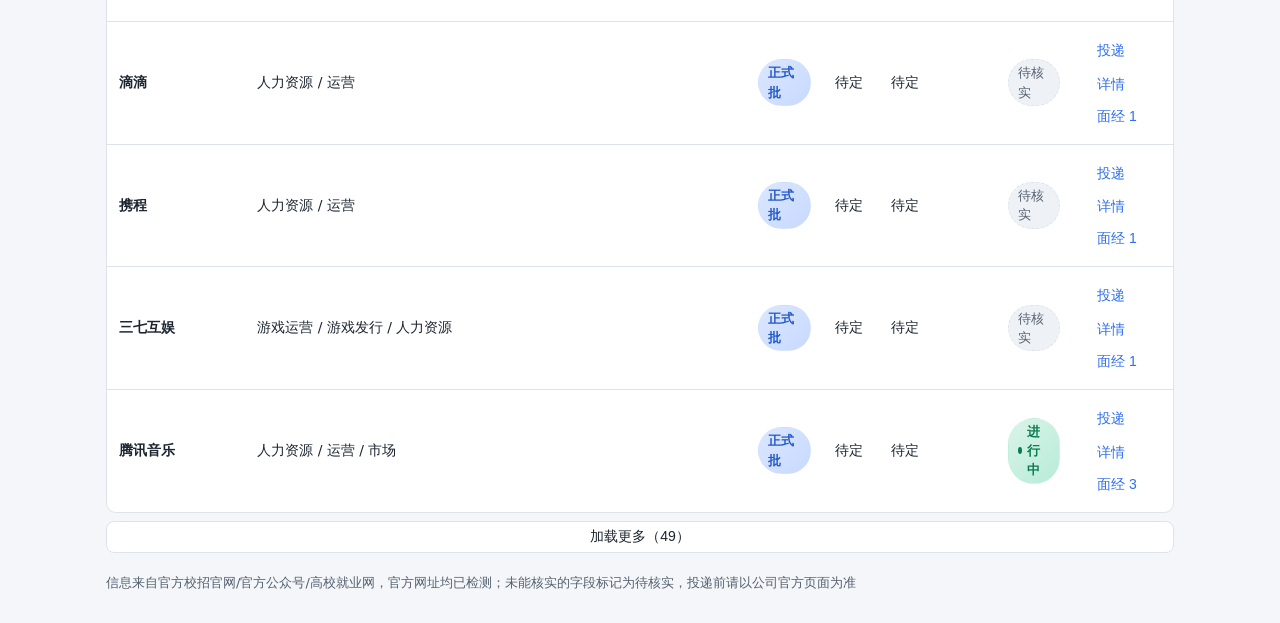
==== commit c797467f: "feat: refresh applications/zhudi, redesign applications view with progress links and stage controls" ====
--- a/index.html
+++ b/index.html
@@ -97,6 +97,7 @@
               <th>公司</th>
               <th>岗位</th>
               <th>面经</th>
+              <th class="hide-sm">官网进度</th>
               <th class="hide-sm">投递时间</th>
               <th>阶段</th>
               <th class="hide-sm">更新时间</th>
--- a/css/style.css
+++ b/css/style.css
@@ -457,6 +457,21 @@
 .kanban-col h4 { margin: 0 0 8px; font-size: 13px; font-weight: 500; }
 .kanban-card { background: var(--surface2); border-radius: 8px; padding: 9px 11px; margin-bottom: 8px; font-size: 13px; }
 .kanban-title { font-weight: 500; }
+.kanban-card {
+  border-left: 4px solid var(--border);
+  transition: transform 0.15s ease, box-shadow 0.15s ease;
+}
+.kanban-card:hover { transform: translateY(-2px); box-shadow: 0 6px 16px rgba(31, 45, 61, 0.10); }
+.kanban-card.stage-已投递 { border-left-color: var(--blue); }
+.kanban-card.stage-笔试 { border-left-color: var(--warn); }
+.kanban-card.stage-面试 { border-left-color: #9333ea; }
+.kanban-card.stage-Offer { border-left-color: var(--green); }
+.kanban-card.stage-已挂 { border-left-color: var(--muted); }
+.kanban-top { display: flex; flex-wrap: wrap; gap: 4px 8px; align-items: center; justify-content: space-between; }
+.kanban-pos { margin-top: 4px; font-weight: 500; }
+.kanban-actions { display: flex; flex-wrap: wrap; gap: 6px; align-items: center; margin-top: 8px; }
+.kanban-actions .app-stage-select { flex: 0 1 auto; }
+.app-progress-link { color: var(--primary); }
 
 .kanban::-webkit-scrollbar, .kanban-col::-webkit-scrollbar, .table-wrap::-webkit-scrollbar { height: 8px; width: 8px; }
 .kanban::-webkit-scrollbar-thumb, .kanban-col::-webkit-scrollbar-thumb, .table-wrap::-webkit-scrollbar-thumb { background: var(--border); border-radius: 999px; }
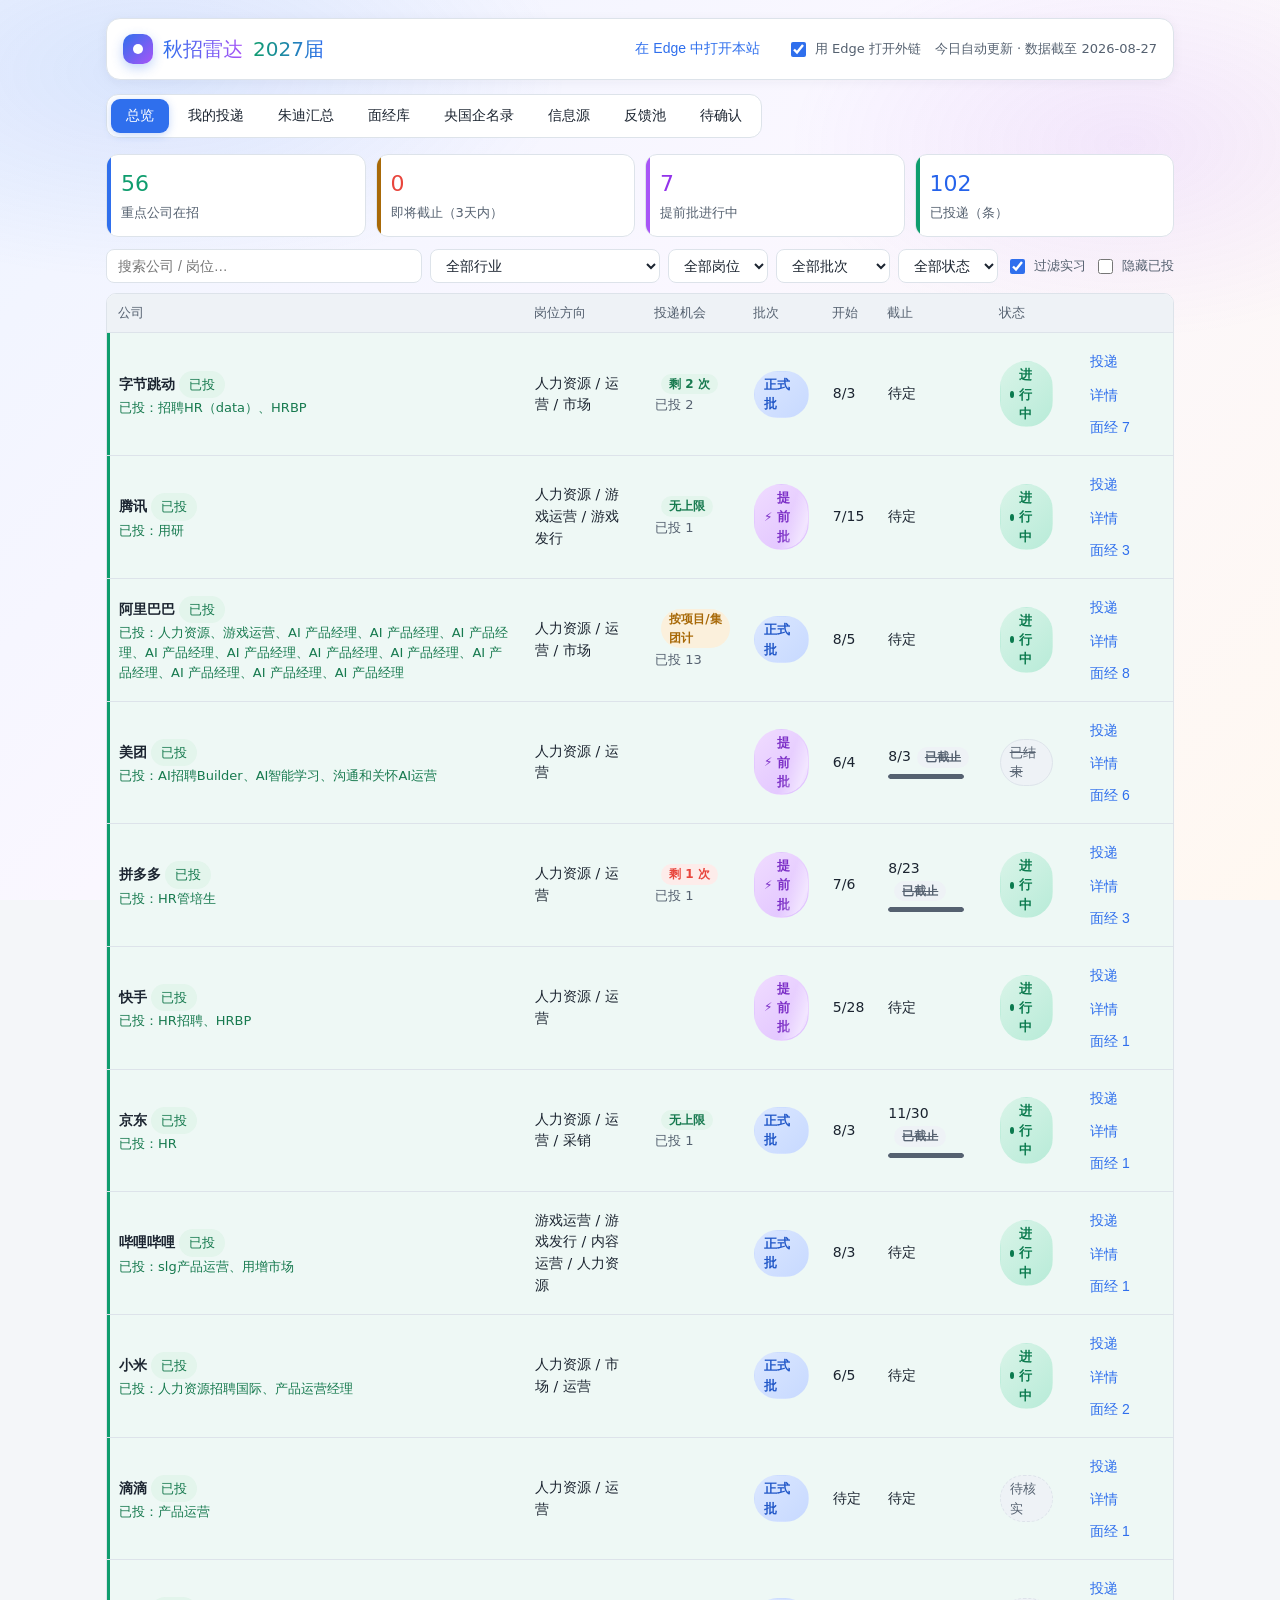
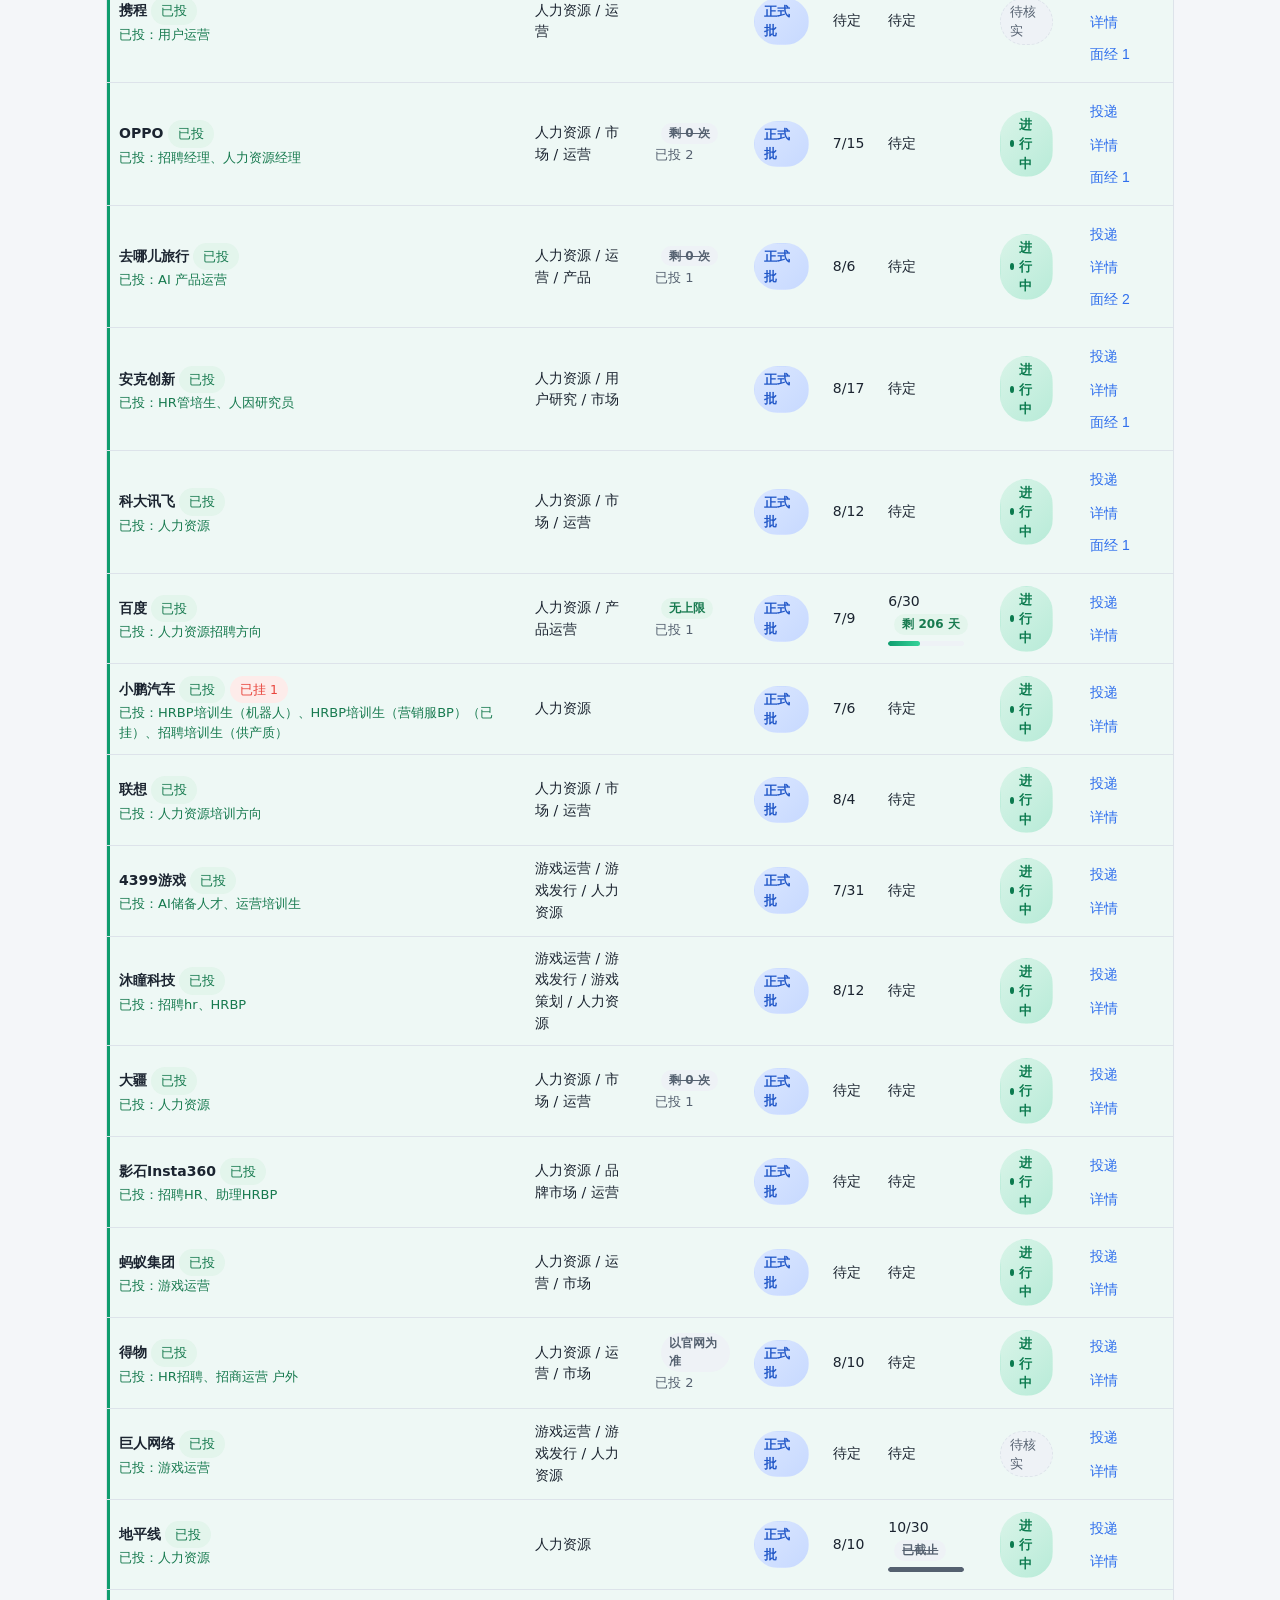
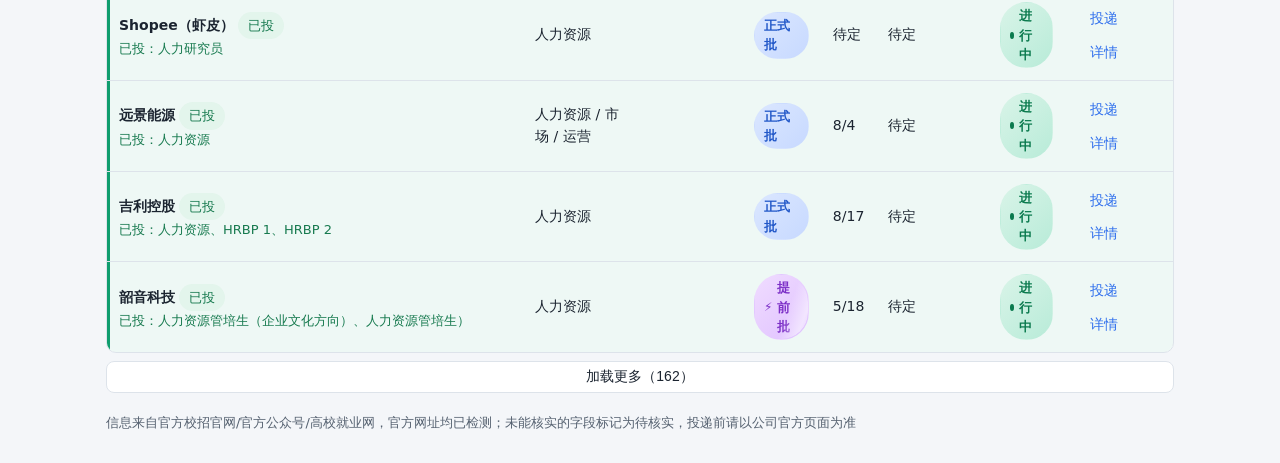
==== commit 6a081aef: "feat: add interview/written-test timeline calendar to applications view" ====
--- a/index.html
+++ b/index.html
@@ -85,6 +85,7 @@
         <div class="seg" role="group" aria-label="投递视图切换">
           <button class="seg-btn" type="button" data-app-view="kanban" aria-selected="true">看板</button>
           <button class="seg-btn" type="button" data-app-view="table" aria-selected="false">表格</button>
+          <button class="seg-btn" type="button" data-app-view="timeline" aria-selected="false">时间线</button>
         </div>
         <div class="text-small muted" id="app-summary"></div>
       </div>
@@ -106,6 +107,7 @@
           <tbody id="application-table-rows"></tbody>
         </table>
       </div>
+      <div id="application-timeline" class="timeline-wrap" hidden></div>
     </section>
 
     <section class="view" data-view="zhudi">
@@ -194,6 +196,7 @@
   <script src="data/interviews.js"></script>
   <script src="data/guoqi.js"></script>
   <script src="data/ai_tips.js"></script>
+  <script src="data/schedule.js"></script>
   <script src="js/app.js"></script>
 </body>
 </html>
--- a/css/style.css
+++ b/css/style.css
@@ -467,6 +467,13 @@
 .kanban-card.stage-面试 { border-left-color: #9333ea; }
 .kanban-card.stage-Offer { border-left-color: var(--green); }
 .kanban-card.stage-已挂 { border-left-color: var(--muted); }
+.kanban-col-title.stage-rejected { color: var(--red); }
+.kanban-card.card-rejected { border-left-color: var(--red); }
+.kanban-card.card-rejected .kanban-title,
+.kanban-card.card-rejected .kanban-pos { color: var(--muted); text-decoration: line-through; }
+.app-row-rejected td { color: var(--muted); }
+.rejected-sum { color: var(--red); }
+.rejected-sum b { color: var(--red); }
 .kanban-top { display: flex; flex-wrap: wrap; gap: 4px 8px; align-items: center; justify-content: space-between; }
 .kanban-pos { margin-top: 4px; font-weight: 500; }
 .kanban-actions { display: flex; flex-wrap: wrap; gap: 6px; align-items: center; margin-top: 8px; }
@@ -561,6 +568,50 @@
 
 .foot { margin-top: 20px; }
 
+/* 投递 · 笔试/面试时间线日历 */
+.timeline-wrap { margin-top: 12px; }
+.timeline-group { display: flex; gap: 16px; margin-bottom: 20px; }
+.timeline-group:last-child { margin-bottom: 4px; }
+.timeline-date { flex: 0 0 82px; text-align: right; padding-top: 2px; }
+.timeline-day { display: block; font-size: 24px; font-weight: 700; line-height: 1.1; color: var(--text); }
+.timeline-month { display: block; font-size: 12px; color: var(--muted); margin-bottom: 4px; }
+.timeline-flag { display: inline-block; font-size: 11px; line-height: 1.8; border-radius: 999px; padding: 0 9px; }
+.flag-today { background: var(--primary); color: #fff; animation: qm-soft-pulse 2.4s ease-in-out infinite; }
+.flag-soon { background: #fbf0dc; color: var(--warn); }
+.flag-past { background: var(--surface2); color: var(--muted); }
+.timeline-items { flex: 1; min-width: 0; position: relative; border-left: 2px solid var(--border); padding: 2px 0 2px 18px; }
+.timeline-items::before {
+  content: "";
+  position: absolute;
+  left: -6px;
+  top: 10px;
+  width: 10px;
+  height: 10px;
+  border-radius: 50%;
+  background: var(--primary);
+  border: 2px solid var(--surface);
+  box-shadow: 0 0 0 1px var(--border);
+}
+.timeline-group.is-past .timeline-items::before { background: var(--surface2); border-color: var(--muted); }
+.timeline-item {
+  background: var(--surface);
+  border: 1px solid var(--border);
+  border-left: 3px solid var(--primary);
+  border-radius: 10px;
+  padding: 10px 12px;
+  box-shadow: 0 1px 3px rgba(0, 0, 0, 0.04);
+  transition: transform 0.15s ease, box-shadow 0.15s ease;
+}
+.timeline-item:hover { transform: translateY(-1px); box-shadow: 0 4px 12px rgba(0, 0, 0, 0.08); }
+.timeline-item + .timeline-item { margin-top: 10px; }
+.timeline-item.is-past { opacity: 0.62; border-left-color: var(--muted); }
+.timeline-item-head { display: flex; flex-wrap: wrap; gap: 6px 10px; align-items: center; }
+.timeline-item-head b { font-size: 15px; }
+.timeline-item-meta { display: flex; flex-wrap: wrap; gap: 6px 14px; margin-top: 7px; color: var(--text); font-size: 13px; }
+.timeline-item-note { margin-top: 7px; line-height: 1.6; }
+.timeline-empty { margin-top: 4px; }
+.timeline-empty-title { font-size: 15px; font-weight: 600; color: var(--text); margin-bottom: 4px; }
+
 .muted { color: var(--muted); }
 .text-small { font-size: 13px; }
 .sr-only { position: absolute; width: 1px; height: 1px; overflow: hidden; clip: rect(0 0 0 0); white-space: nowrap; }
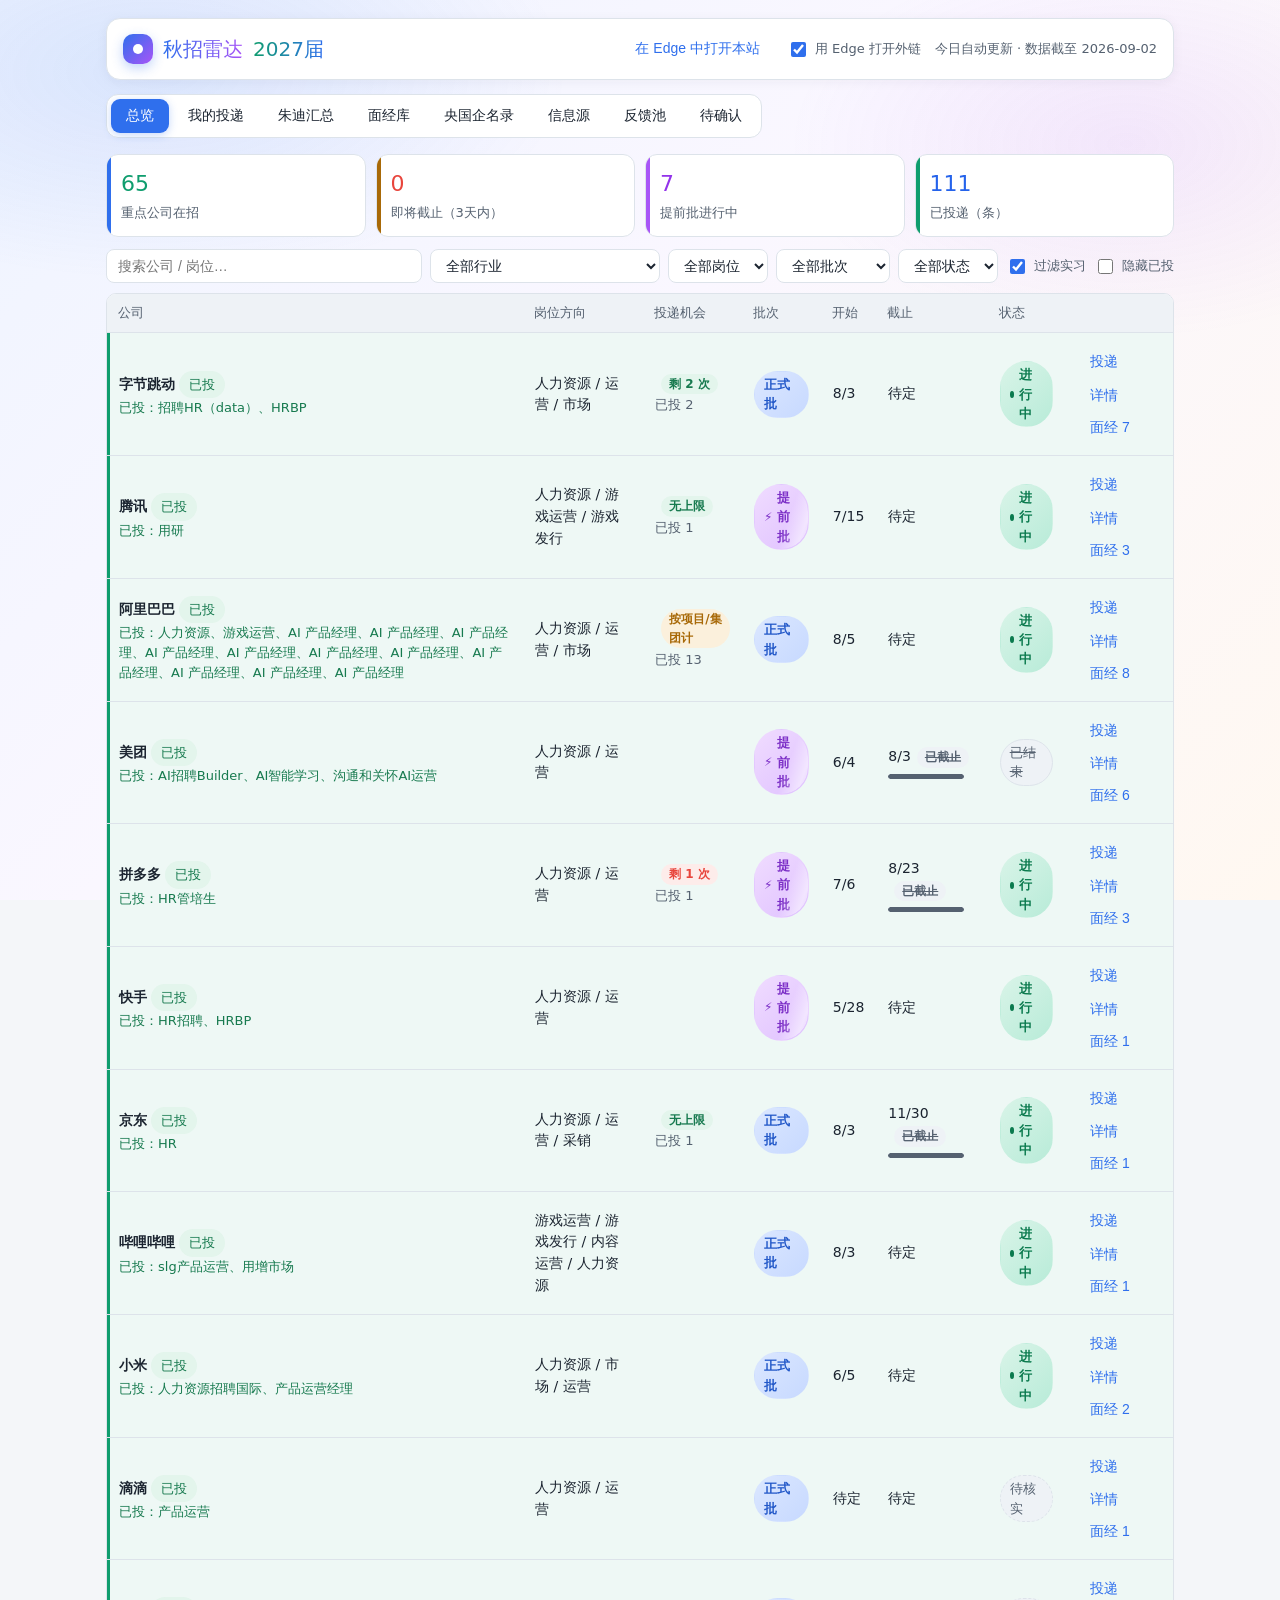
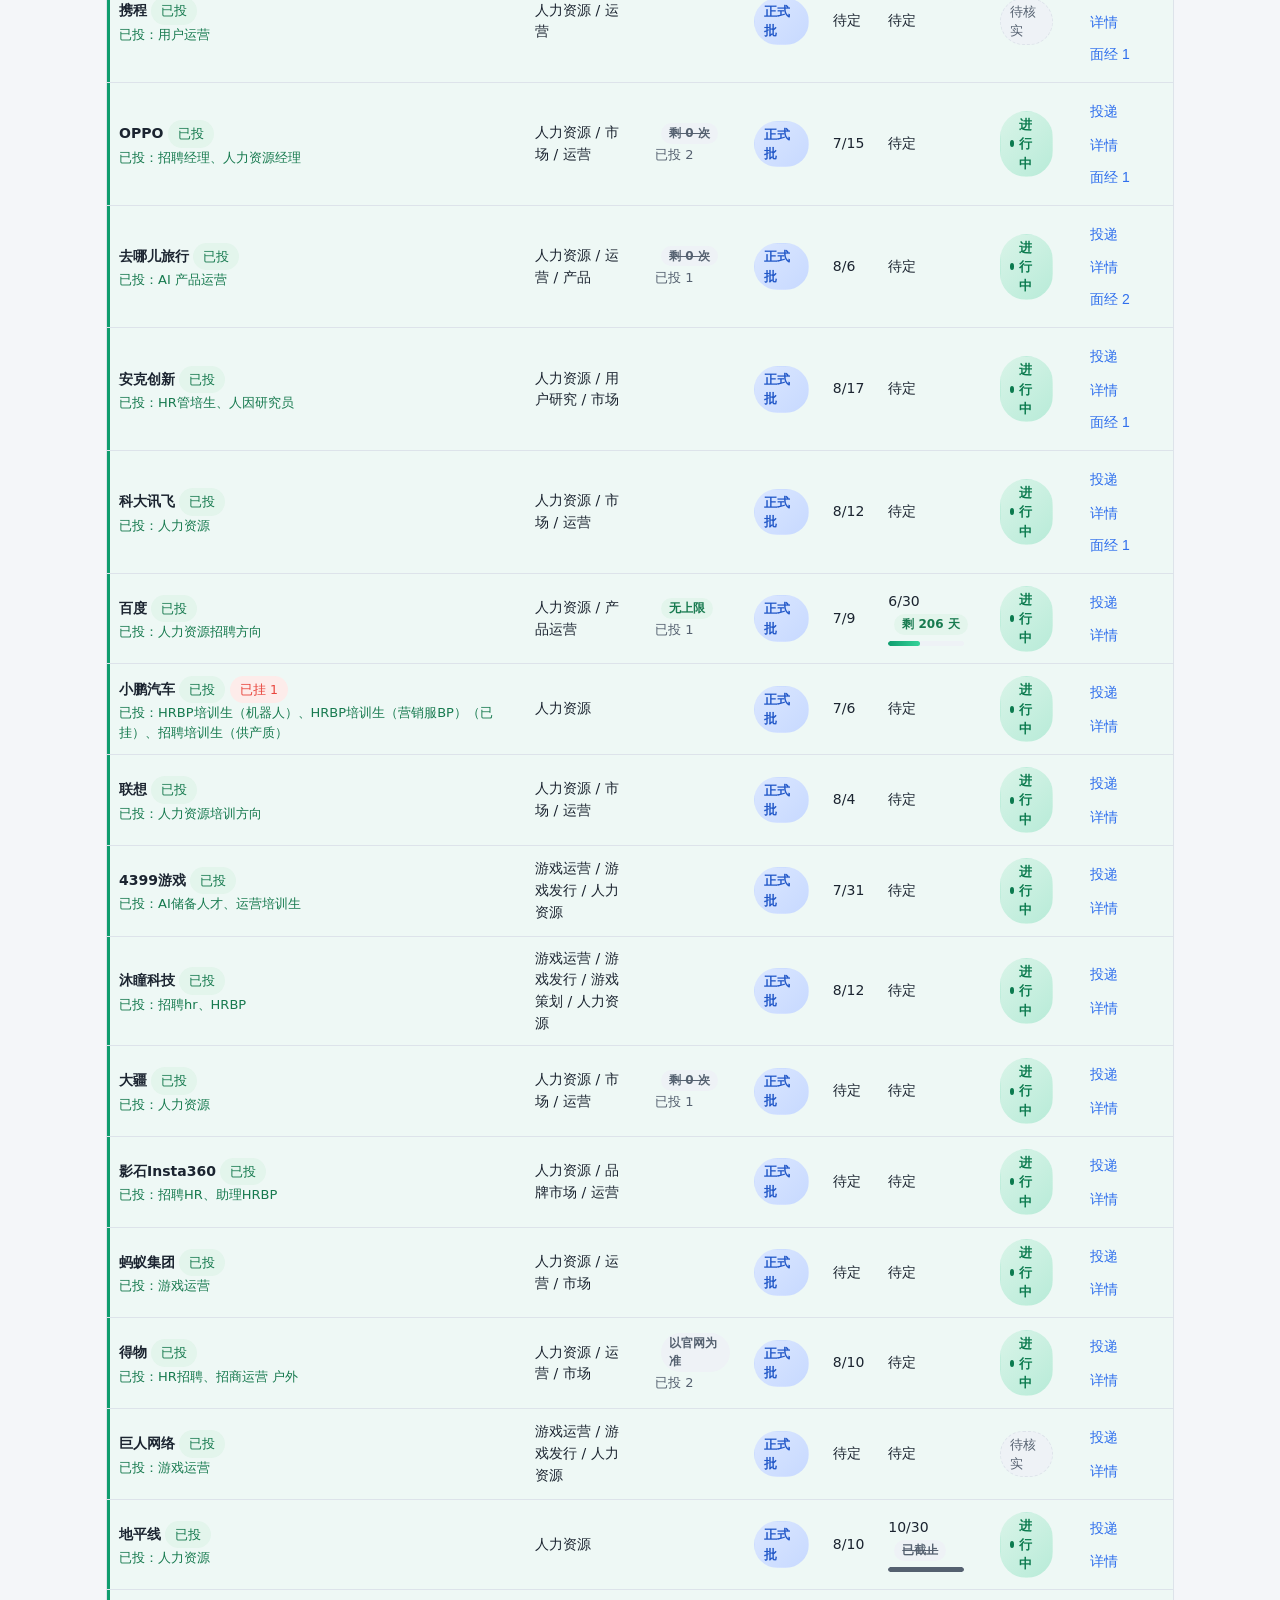
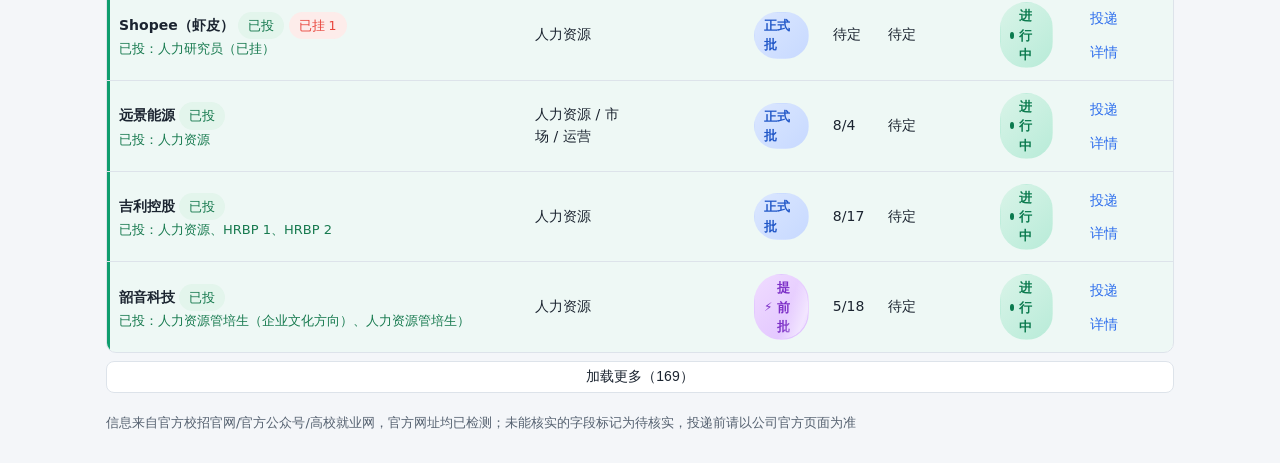
==== commit ebbbf772: "feat: add reset-to-excel button to clear stale local stage overrides" ====
--- a/index.html
+++ b/index.html
@@ -88,6 +88,7 @@
           <button class="seg-btn" type="button" data-app-view="timeline" aria-selected="false">时间线</button>
         </div>
         <div class="text-small muted" id="app-summary"></div>
+        <button class="btn btn-ghost" type="button" id="reset-progress" title="清除浏览器里手动改过的阶段，恢复为 Excel 最新状态">重置为表格状态</button>
       </div>
       <div class="kanban" id="application-cols"></div>
       <div id="application-table" class="table-wrap" hidden>
--- a/css/style.css
+++ b/css/style.css
@@ -472,6 +472,9 @@
 .kanban-card.card-rejected .kanban-title,
 .kanban-card.card-rejected .kanban-pos { color: var(--muted); text-decoration: line-through; }
 .app-row-rejected td { color: var(--muted); }
+.app-note { margin-top: 3px; font-size: 12px; line-height: 1.4; color: var(--muted); }
+.kanban-card .app-note { margin-top: 4px; }
+.note-rejected { color: var(--red); font-weight: 600; }
 .rejected-sum { color: var(--red); }
 .rejected-sum b { color: var(--red); }
 .kanban-top { display: flex; flex-wrap: wrap; gap: 4px 8px; align-items: center; justify-content: space-between; }
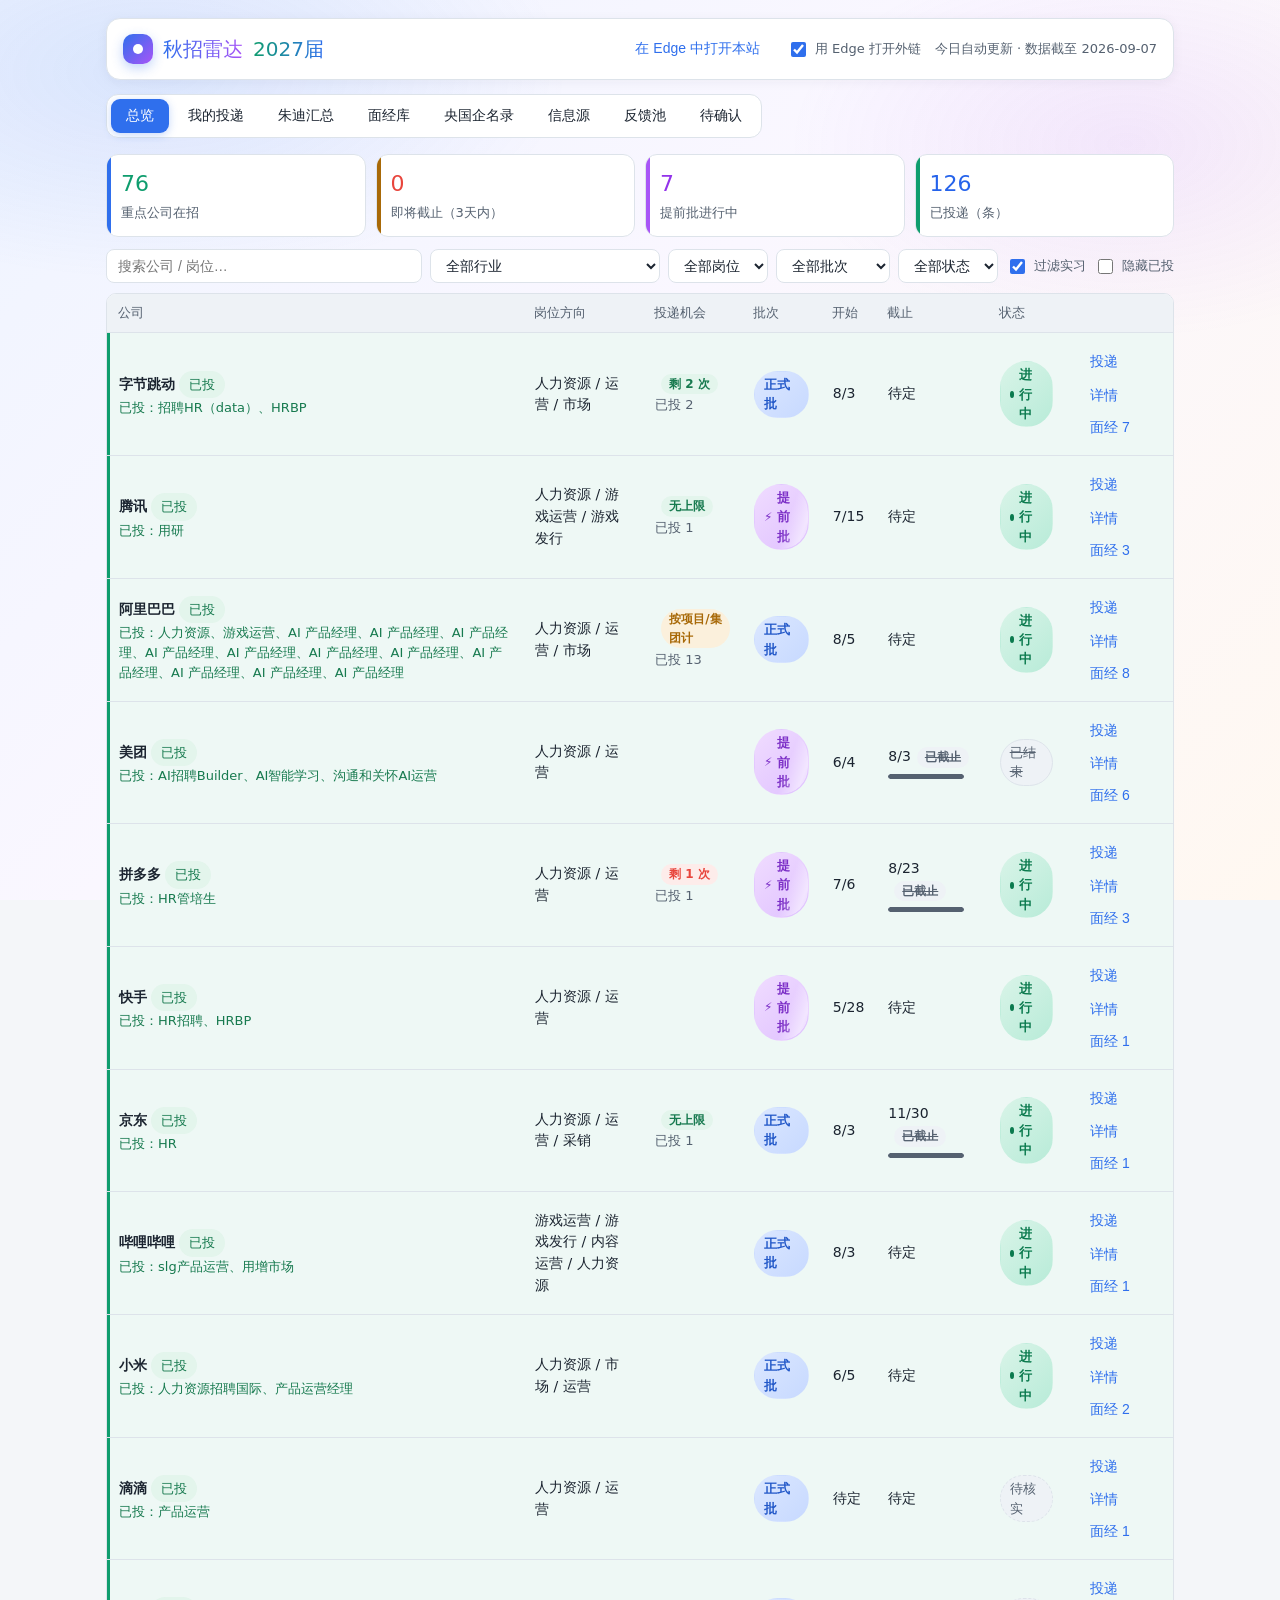
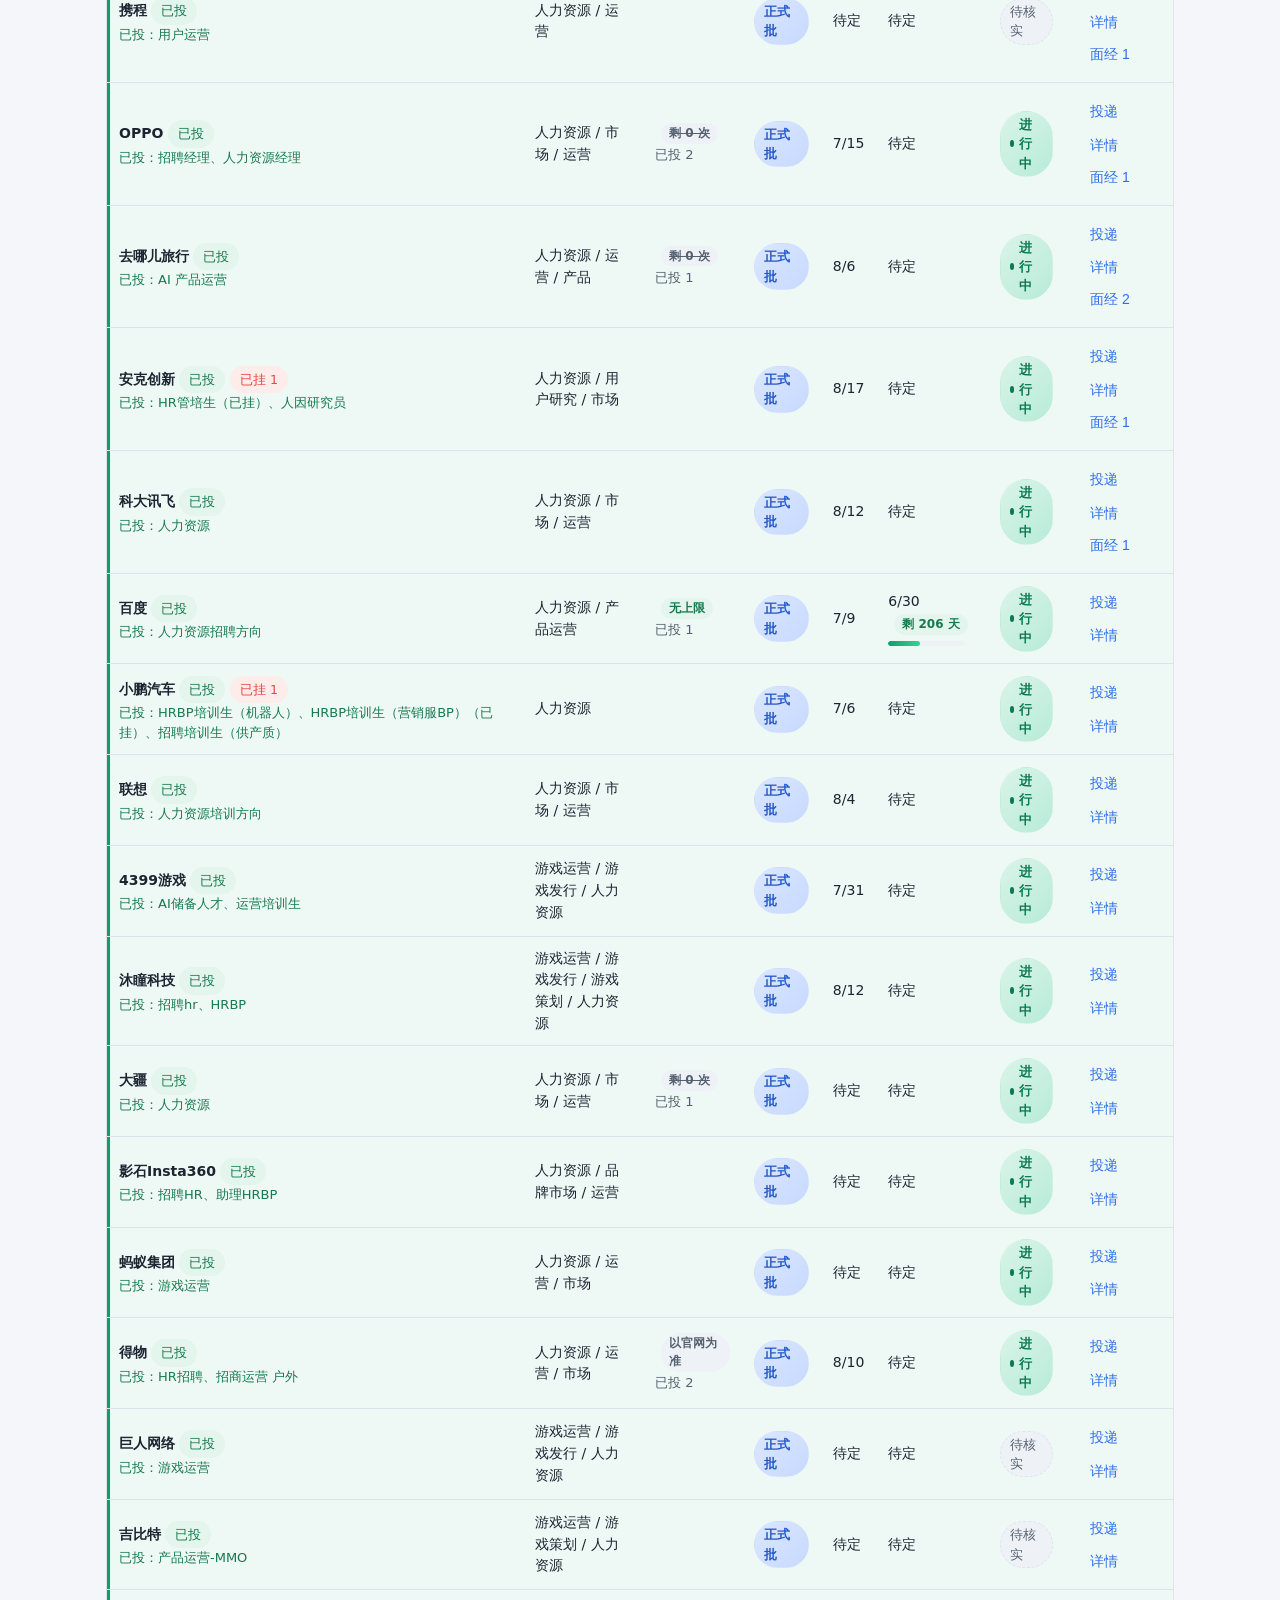
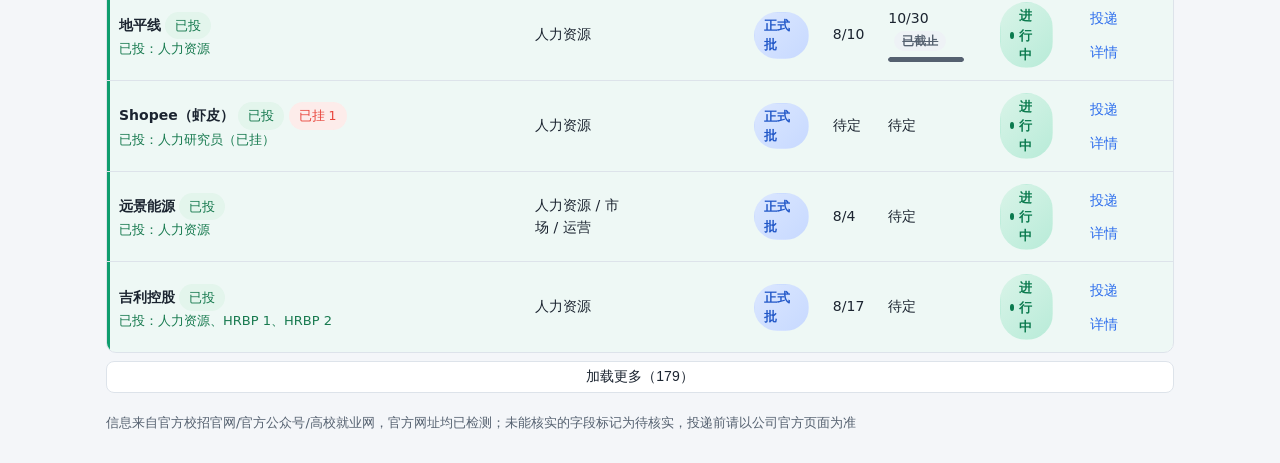
==== commit 092f36a7: "feat: highlight interview/rejected stages with badges, tints, filter pills and collapse" ====
--- a/index.html
+++ b/index.html
@@ -90,6 +90,7 @@
         <div class="text-small muted" id="app-summary"></div>
         <button class="btn btn-ghost" type="button" id="reset-progress" title="清除浏览器里手动改过的阶段，恢复为 Excel 最新状态">重置为表格状态</button>
       </div>
+      <div class="app-stage-bar" id="app-stage-bar" role="group" aria-label="投递阶段快捷筛选"></div>
       <div class="kanban" id="application-cols"></div>
       <div id="application-table" class="table-wrap" hidden>
         <table class="table">
--- a/css/style.css
+++ b/css/style.css
@@ -464,14 +464,29 @@
 .kanban-card:hover { transform: translateY(-2px); box-shadow: 0 6px 16px rgba(31, 45, 61, 0.10); }
 .kanban-card.stage-已投递 { border-left-color: var(--blue); }
 .kanban-card.stage-笔试 { border-left-color: var(--warn); }
-.kanban-card.stage-面试 { border-left-color: #9333ea; }
+.kanban-card.stage-面试 {
+  border-left-color: #9333ea;
+  box-shadow: 0 0 0 1px rgba(147, 51, 234, 0.13), 0 2px 10px rgba(147, 51, 234, 0.08);
+}
 .kanban-card.stage-Offer { border-left-color: var(--green); }
 .kanban-card.stage-已挂 { border-left-color: var(--muted); }
 .kanban-col-title.stage-rejected { color: var(--red); }
 .kanban-card.card-rejected { border-left-color: var(--red); }
-.kanban-card.card-rejected .kanban-title,
-.kanban-card.card-rejected .kanban-pos { color: var(--muted); text-decoration: line-through; }
-.app-row-rejected td { color: var(--muted); }
+.kanban-card.card-rejected {
+  background: linear-gradient(180deg, rgba(228, 69, 60, 0.13), rgba(228, 69, 60, 0.04)), var(--surface2);
+  border-color: rgba(228, 69, 60, 0.24);
+}
+.kanban-card.card-rejected .kanban-title { color: var(--red); }
+.kanban-card.card-rejected .kanban-pos { color: var(--text); }
+.kanban-card.card-rejected .kanban-meta .stage-badge-已挂 { box-shadow: 0 0 0 2px rgba(228, 69, 60, 0.12); }
+tr.app-row-rejected td { background: rgba(228, 69, 60, 0.07); color: var(--text); }
+tr.app-row-rejected:hover td { background: rgba(228, 69, 60, 0.12); }
+tr.app-row-rejected td:first-child { box-shadow: inset 3px 0 0 var(--red); }
+tr.app-row-rejected td:first-child b { color: var(--red); }
+tr.app-row-interview td { background: rgba(147, 51, 234, 0.06); }
+tr.app-row-interview:hover td { background: rgba(147, 51, 234, 0.11); }
+tr.app-row-interview td:first-child { box-shadow: inset 3px 0 0 #9333ea; }
+.kanban-meta { display: flex; flex-wrap: wrap; align-items: center; gap: 8px; margin-top: 6px; }
 .app-note { margin-top: 3px; font-size: 12px; line-height: 1.4; color: var(--muted); }
 .kanban-card .app-note { margin-top: 4px; }
 .note-rejected { color: var(--red); font-weight: 600; }
@@ -482,6 +497,83 @@
 .kanban-actions { display: flex; flex-wrap: wrap; gap: 6px; align-items: center; margin-top: 8px; }
 .kanban-actions .app-stage-select { flex: 0 1 auto; }
 .app-progress-link { color: var(--primary); }
+.kanban-col-title { display: flex; align-items: center; gap: 6px; padding: 2px 0; }
+.col-dot { width: 9px; height: 9px; border-radius: 50%; background: var(--border); display: inline-block; flex: none; }
+.col-count { font-size: 14px; font-weight: 700; }
+.kanban-col-title.stage-已投递 .col-dot { background: var(--blue); }
+.kanban-col-title.stage-笔试 .col-dot { background: var(--warn); }
+.kanban-col-title.stage-面试 { color: #9333ea; }
+.kanban-col-title.stage-面试 .col-dot {
+  background: #9333ea;
+  box-shadow: 0 0 0 3px rgba(147, 51, 234, 0.14);
+  animation: qm-dot 1.6s ease-in-out infinite;
+}
+.kanban-col-title.stage-Offer .col-dot { background: var(--green); }
+.kanban-col-title.stage-rejected .col-dot { background: var(--red); box-shadow: 0 0 0 3px rgba(228, 69, 60, 0.14); }
+
+.stage-badge {
+  display: inline-flex;
+  align-items: center;
+  gap: 5px;
+  border-radius: 999px;
+  padding: 2px 10px;
+  font-size: 12.5px;
+  font-weight: 700;
+  line-height: 1.55;
+  white-space: nowrap;
+  border: 1px solid transparent;
+  vertical-align: 1px;
+}
+.stage-badge::before { content: ""; width: 6px; height: 6px; border-radius: 50%; background: currentColor; flex: none; }
+.stage-badge-已投递 { background: #e8efff; color: #2157c8; border-color: rgba(37, 99, 235, 0.18); }
+.stage-badge-笔试 { background: linear-gradient(135deg, #fff4dc, #ffe4b3); color: #9a6500; border-color: rgba(168, 105, 8, 0.18); }
+.stage-badge-面试 { background: linear-gradient(135deg, #f3e8ff, #e6d4ff); color: #7c2fc7; border-color: rgba(147, 51, 234, 0.22); }
+.stage-badge-面试::before { animation: qm-dot 1.6s ease-in-out infinite; }
+.stage-badge-Offer { background: linear-gradient(135deg, #fdf3d7, #fce3ae); color: #a16207; border-color: rgba(180, 83, 9, 0.2); }
+.stage-badge-已挂 { background: linear-gradient(135deg, #ffe6e2, #ffd0c9); color: #c42b21; border-color: rgba(228, 69, 60, 0.26); }
+.stage-badge-已挂::after { content: " ✕"; font-weight: 800; }
+
+.app-stage-bar { display: flex; flex-wrap: wrap; gap: 8px; align-items: center; margin-bottom: 10px; }
+.app-pill {
+  display: inline-flex;
+  gap: 6px;
+  align-items: center;
+  border: 1px solid var(--border);
+  background: var(--surface);
+  color: var(--muted);
+  border-radius: 999px;
+  padding: 5px 13px;
+  font-size: 13px;
+  cursor: pointer;
+  transition: transform 0.15s ease, box-shadow 0.15s ease, background 0.15s ease;
+}
+.app-pill b { font-weight: 700; }
+.app-pill::before { content: ""; width: 7px; height: 7px; border-radius: 50%; background: currentColor; flex: none; }
+.app-pill:hover { transform: translateY(-1px); box-shadow: 0 4px 12px rgba(31, 45, 61, 0.08); }
+.app-pill.app-pill-interview::before { background: #9333ea; box-shadow: 0 0 0 2px rgba(147, 51, 234, 0.15); }
+.app-pill.app-pill-test::before { background: var(--warn); }
+.app-pill.app-pill-offer::before { background: #b45309; }
+.app-pill.app-pill-rejected::before { background: var(--red); }
+.app-pill.app-pill-active::before { background: var(--green); }
+.app-pill.active { font-weight: 700; }
+.app-pill.active::before { background: #fff; box-shadow: none; }
+.app-pill.app-pill-all.active { background: var(--primary); color: #fff; border-color: transparent; }
+.app-pill.app-pill-active.active { background: var(--green); color: #fff; border-color: transparent; }
+.app-pill.app-pill-interview.active {
+  background: linear-gradient(135deg, #9333ea, #7c2fc7);
+  color: #fff;
+  border-color: transparent;
+  box-shadow: 0 0 0 3px rgba(147, 51, 234, 0.18);
+}
+.app-pill.app-pill-test.active { background: linear-gradient(135deg, #d97706, #b45309); color: #fff; border-color: transparent; }
+.app-pill.app-pill-offer.active { background: linear-gradient(135deg, #d97706, #92400e); color: #fff; border-color: transparent; }
+.app-pill.app-pill-rejected.active {
+  background: linear-gradient(135deg, #e8453c, #c42b21);
+  color: #fff;
+  border-color: transparent;
+  animation: qm-urgent 1.8s ease-in-out infinite;
+}
+.app-hide-rejected { margin-left: auto; }
 
 .kanban::-webkit-scrollbar, .kanban-col::-webkit-scrollbar, .table-wrap::-webkit-scrollbar { height: 8px; width: 8px; }
 .kanban::-webkit-scrollbar-thumb, .kanban-col::-webkit-scrollbar-thumb, .table-wrap::-webkit-scrollbar-thumb { background: var(--border); border-radius: 999px; }
@@ -628,7 +720,8 @@
 @media (prefers-reduced-motion: reduce) {
   .view.active, #detail:not([hidden]) { animation: none; }
   .badge-warn { animation: none; }
-  .badge-urgent, .badge-live::before, .badge-soon::after, .badge-early::after, .chip-urgent, .bar-urgent, .stats .stat:nth-child(2) b { animation: none; }
+  .badge-urgent, .badge-live::before, .badge-soon::after, .badge-early::after, .chip-urgent, .bar-urgent, .stats .stat:nth-child(2) b,
+  .stage-badge-面试::before, .kanban-col-title.stage-面试 .col-dot, .app-pill.app-pill-rejected.active { animation: none; }
   .table tbody tr { animation: none; }
   .stat, .panel, .kanban-col, .btn { transition: none; }
   .stat:hover, .panel:hover, .kanban-col:hover { transform: none; box-shadow: none; }
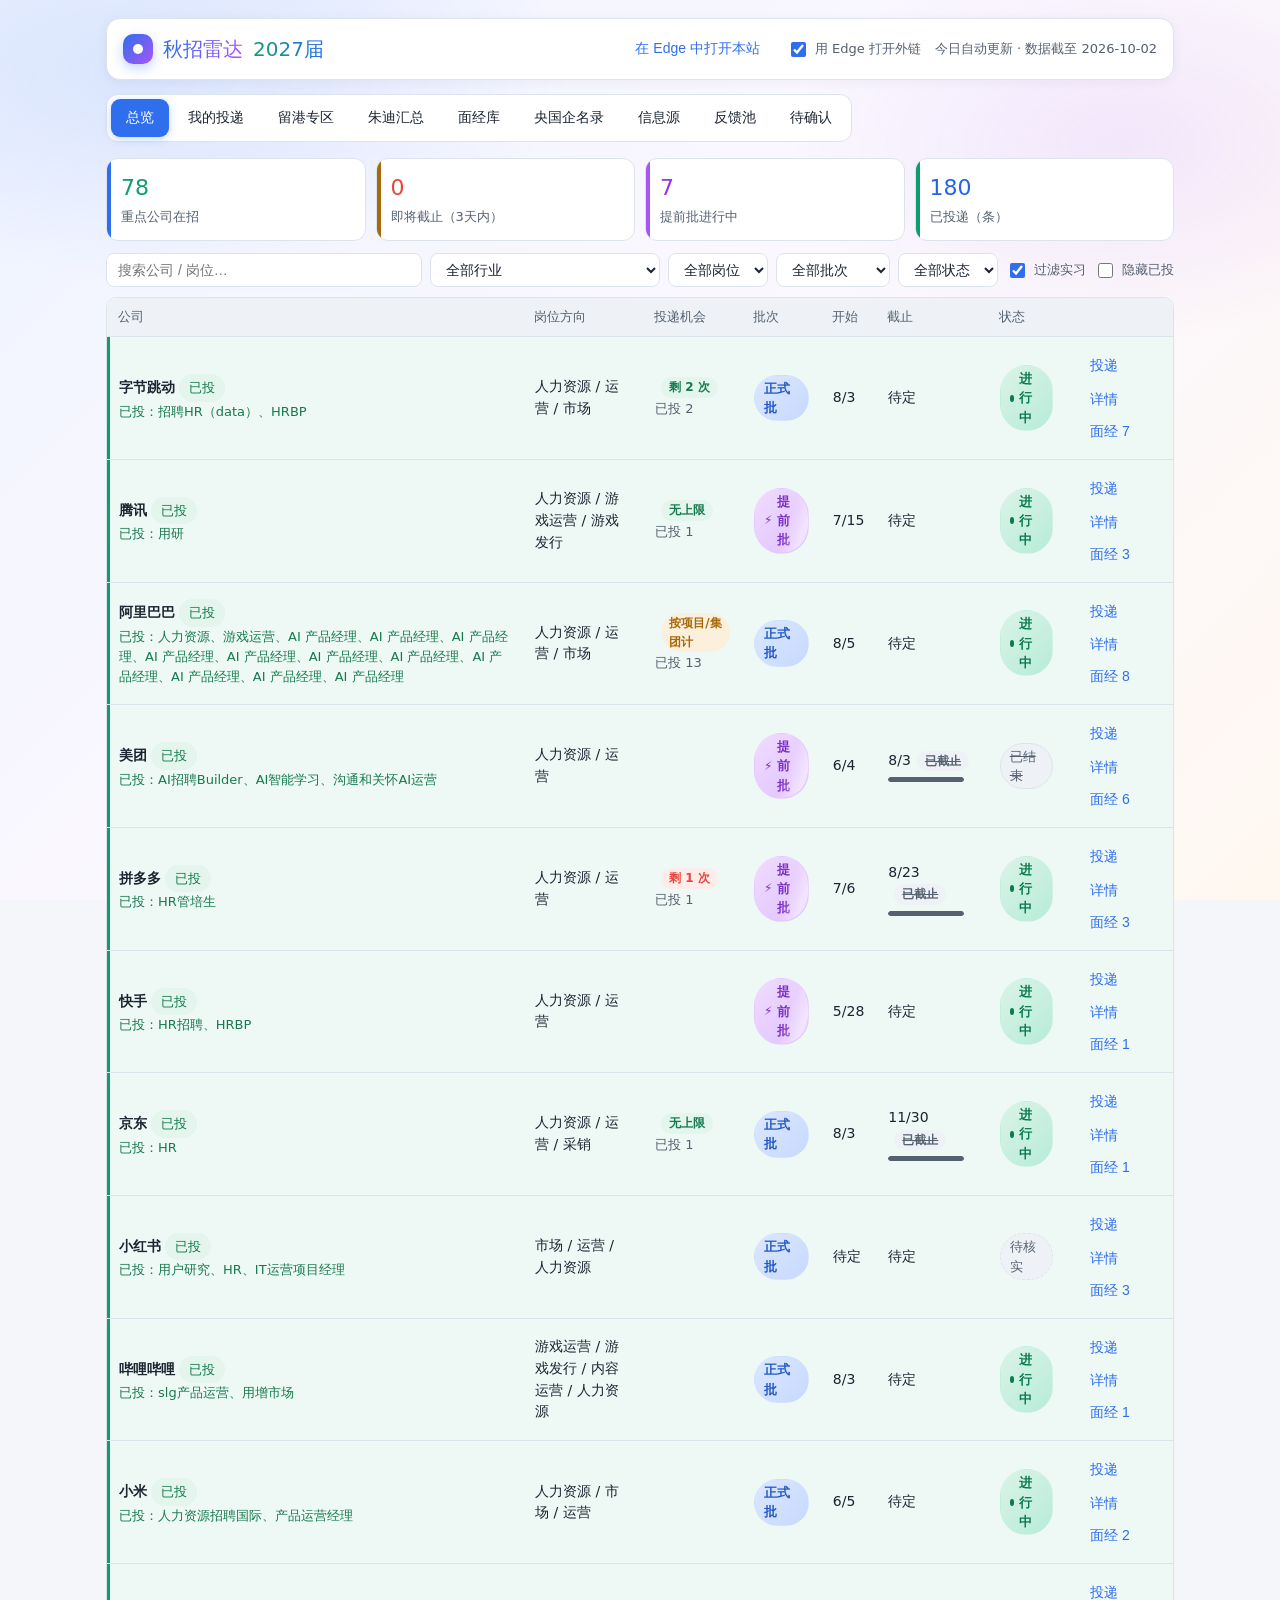
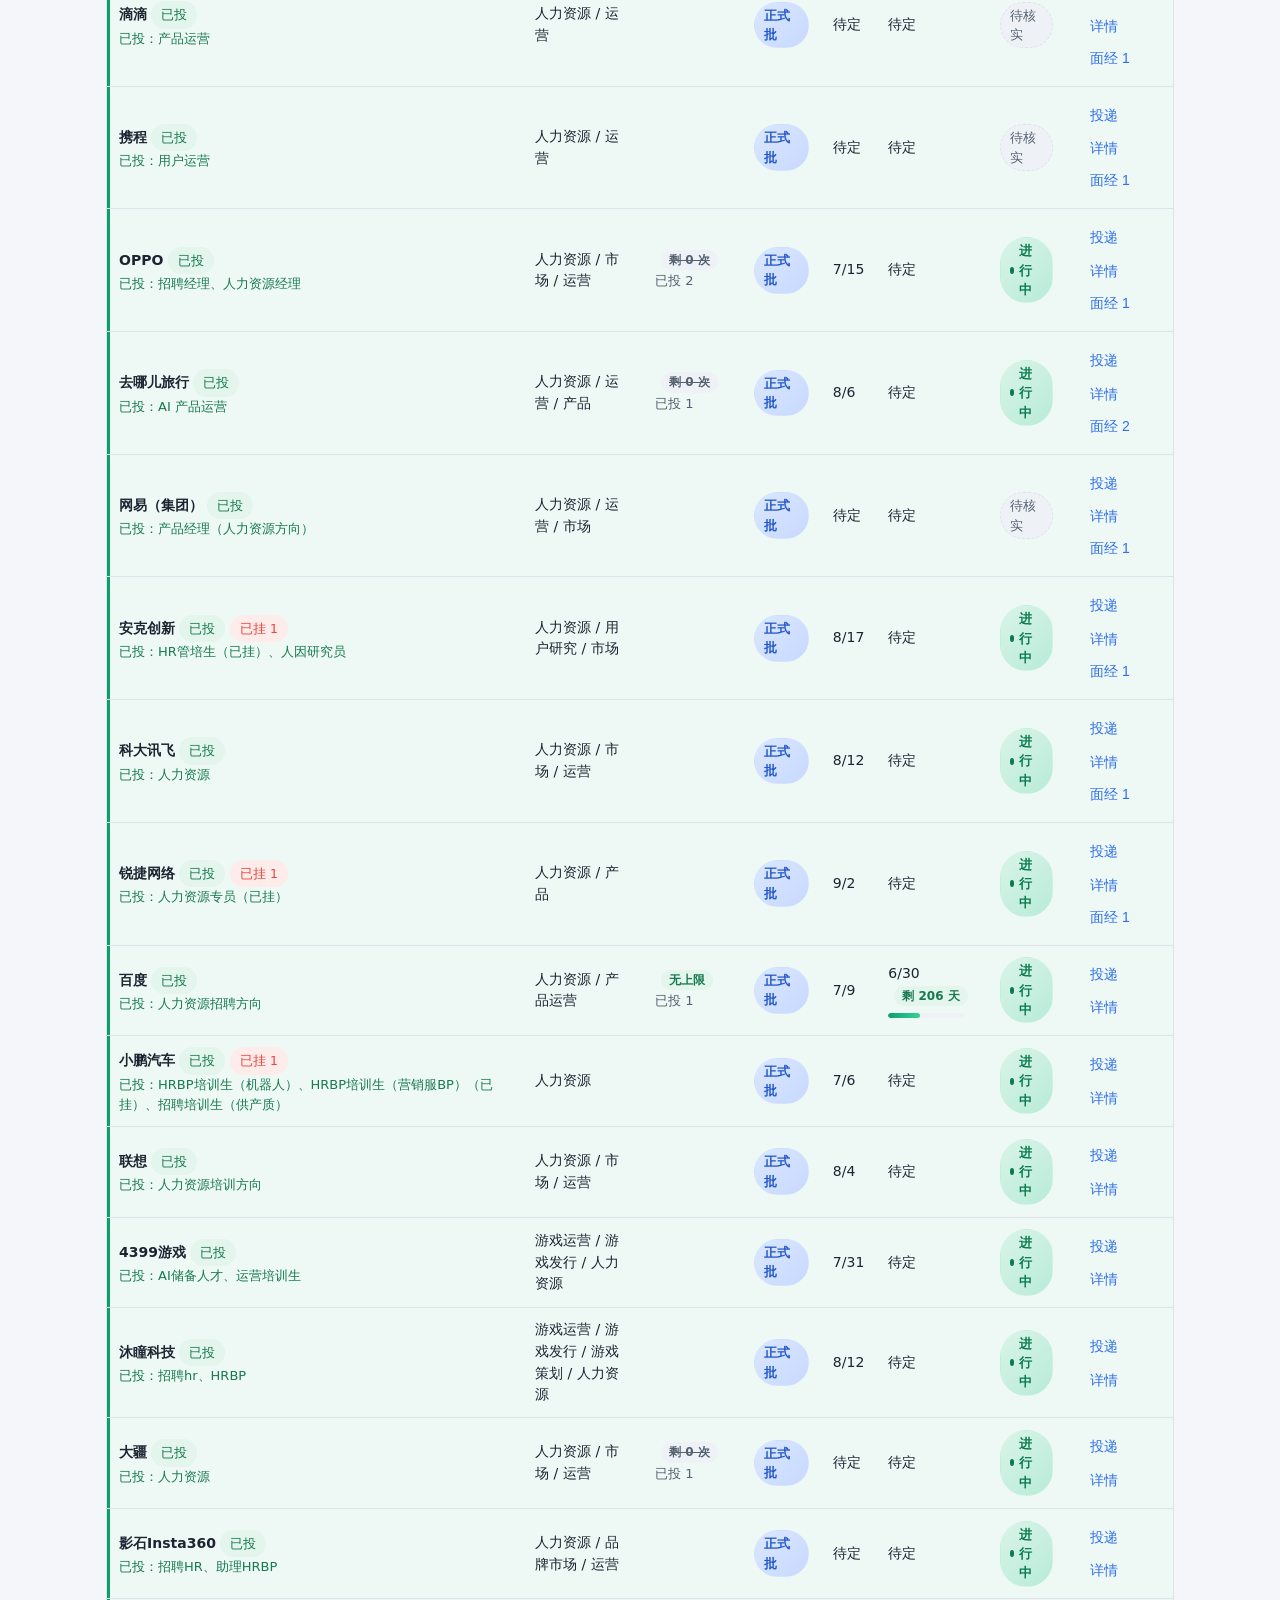
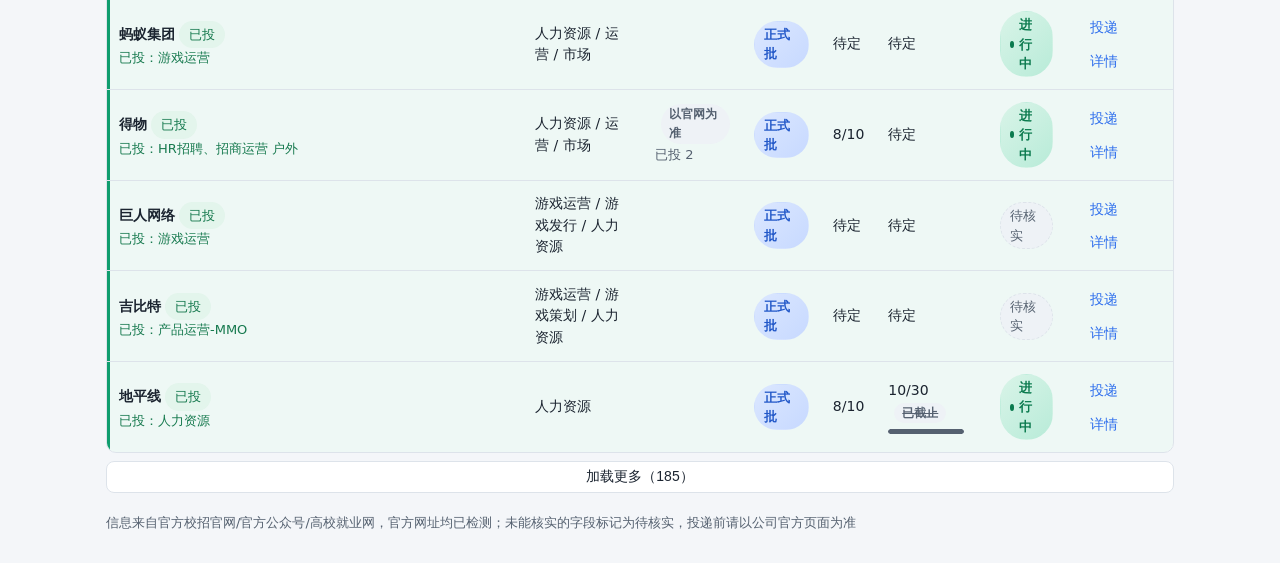
==== commit e95e39f5: "feat: add HK zone page and hk data files; import latest applications" ====
--- a/index.html
+++ b/index.html
@@ -1,4 +1,4 @@
-<!doctype html>
+﻿<!doctype html>
 <html lang="zh-CN">
 <head>
   <meta charset="utf-8">
@@ -24,6 +24,7 @@
     <nav class="tabs" aria-label="页面切换">
       <button class="tab" type="button" data-view-btn="overview" aria-selected="true">总览</button>
       <button class="tab" type="button" data-view-btn="applications" aria-selected="false">我的投递</button>
+      <a class="tab" href="hk.html" style="text-decoration:none">留港专区</a>
       <button class="tab" type="button" data-view-btn="zhudi" aria-selected="false">朱迪汇总</button>
       <button class="tab" type="button" data-view-btn="interviews" aria-selected="false">面经库</button>
       <button class="tab" type="button" data-view-btn="guoqi" aria-selected="false">央国企名录</button>
